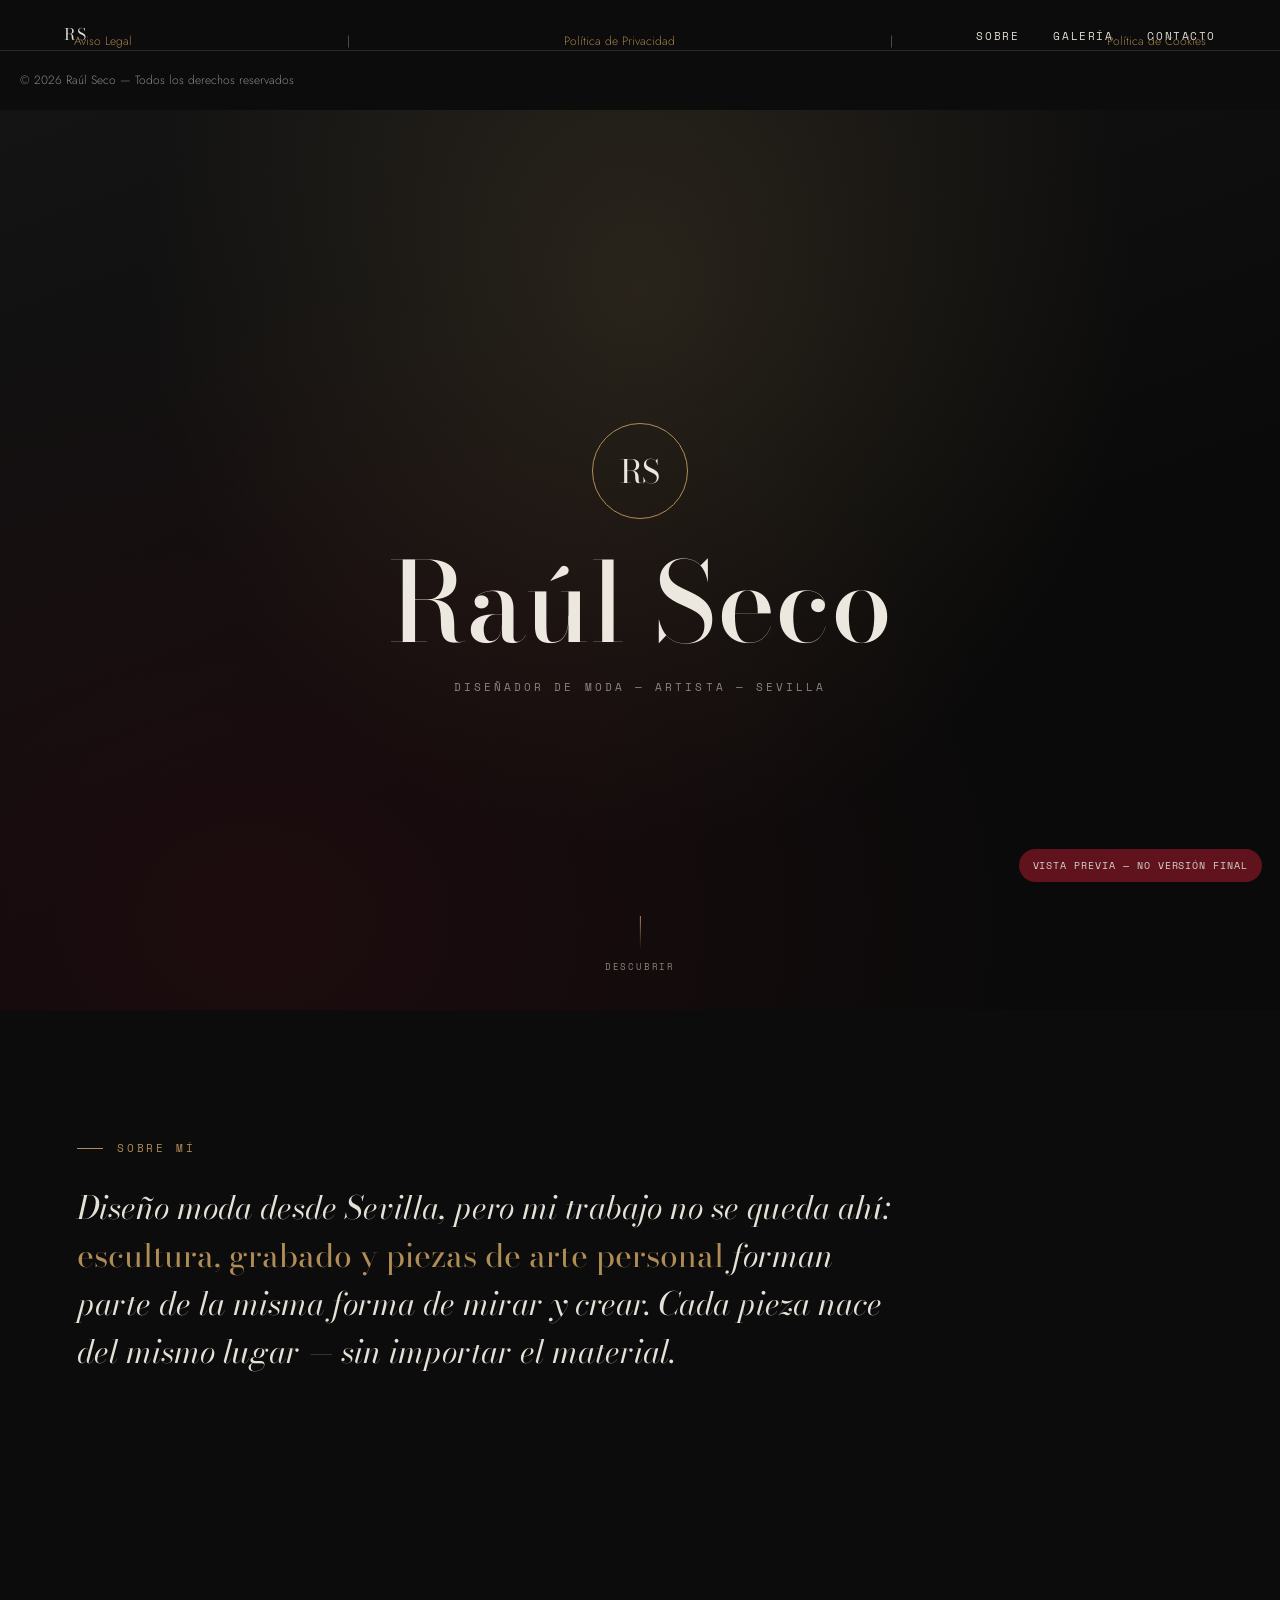
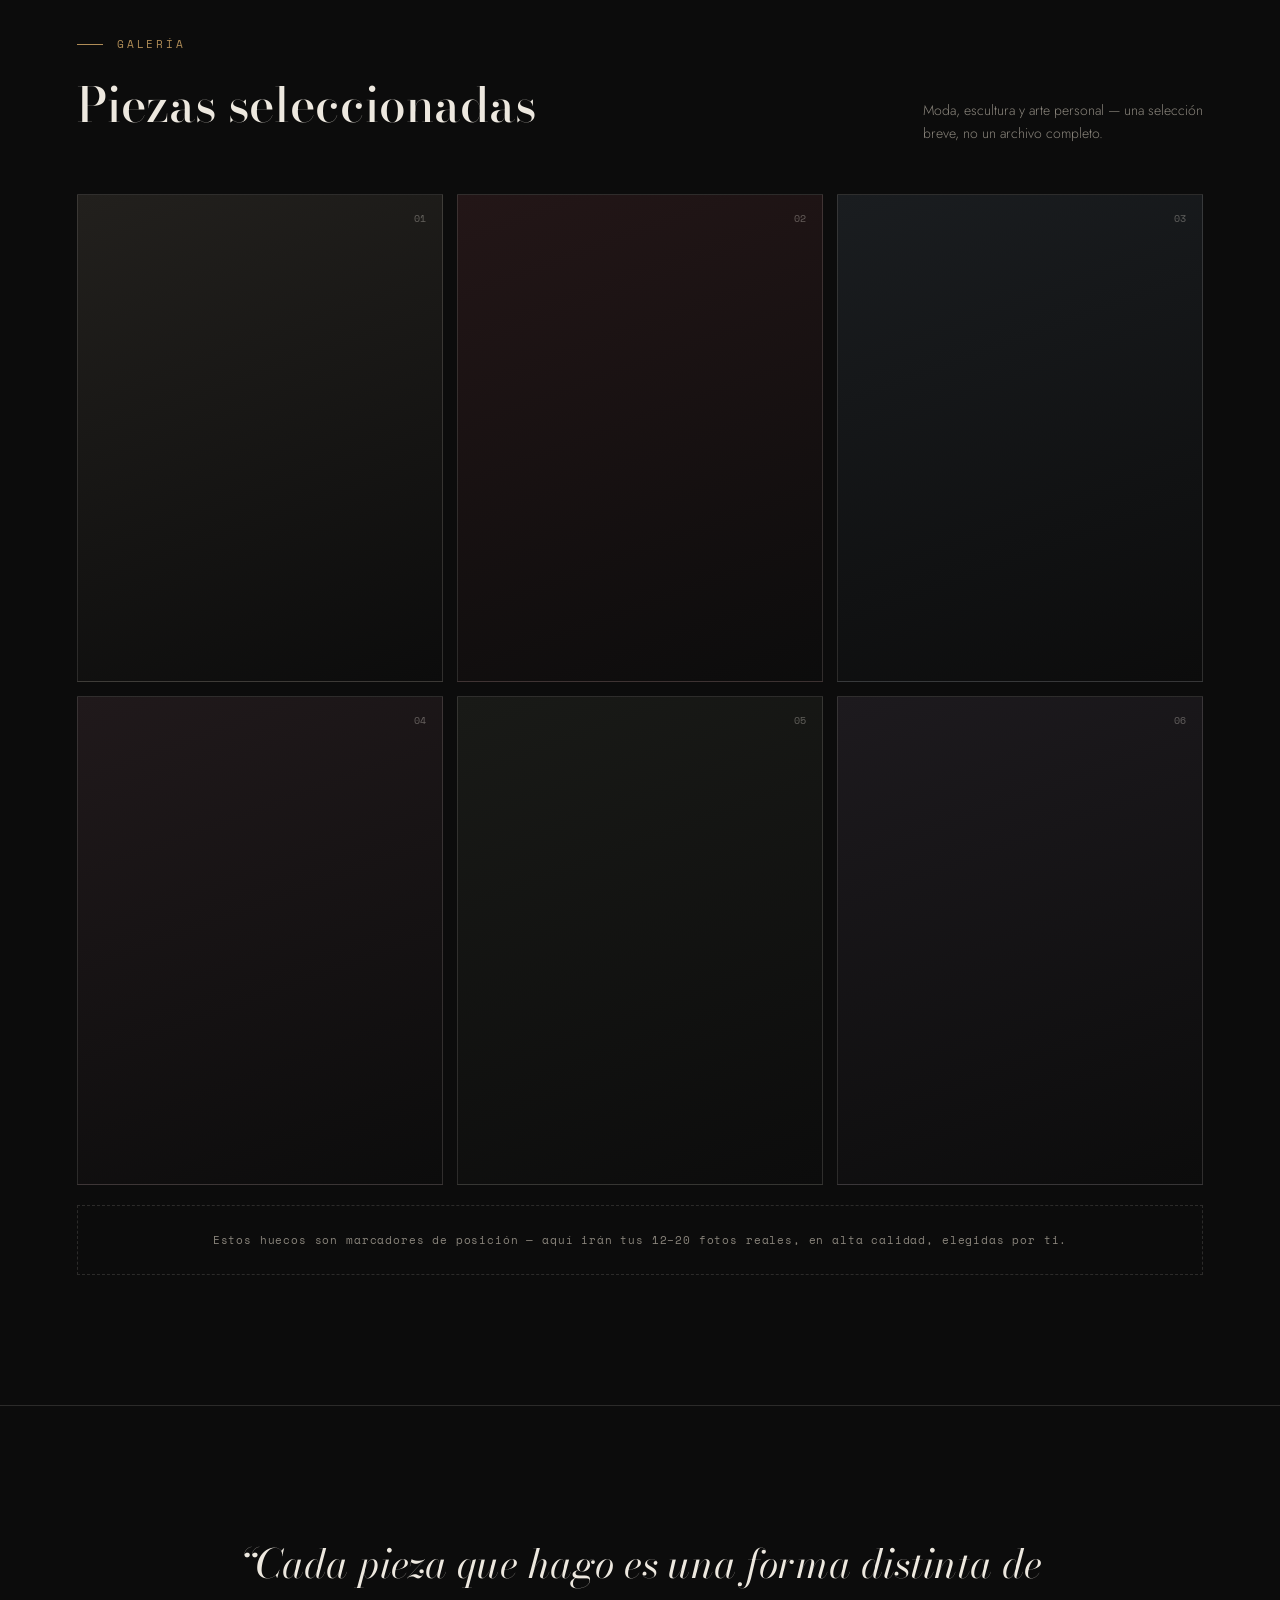
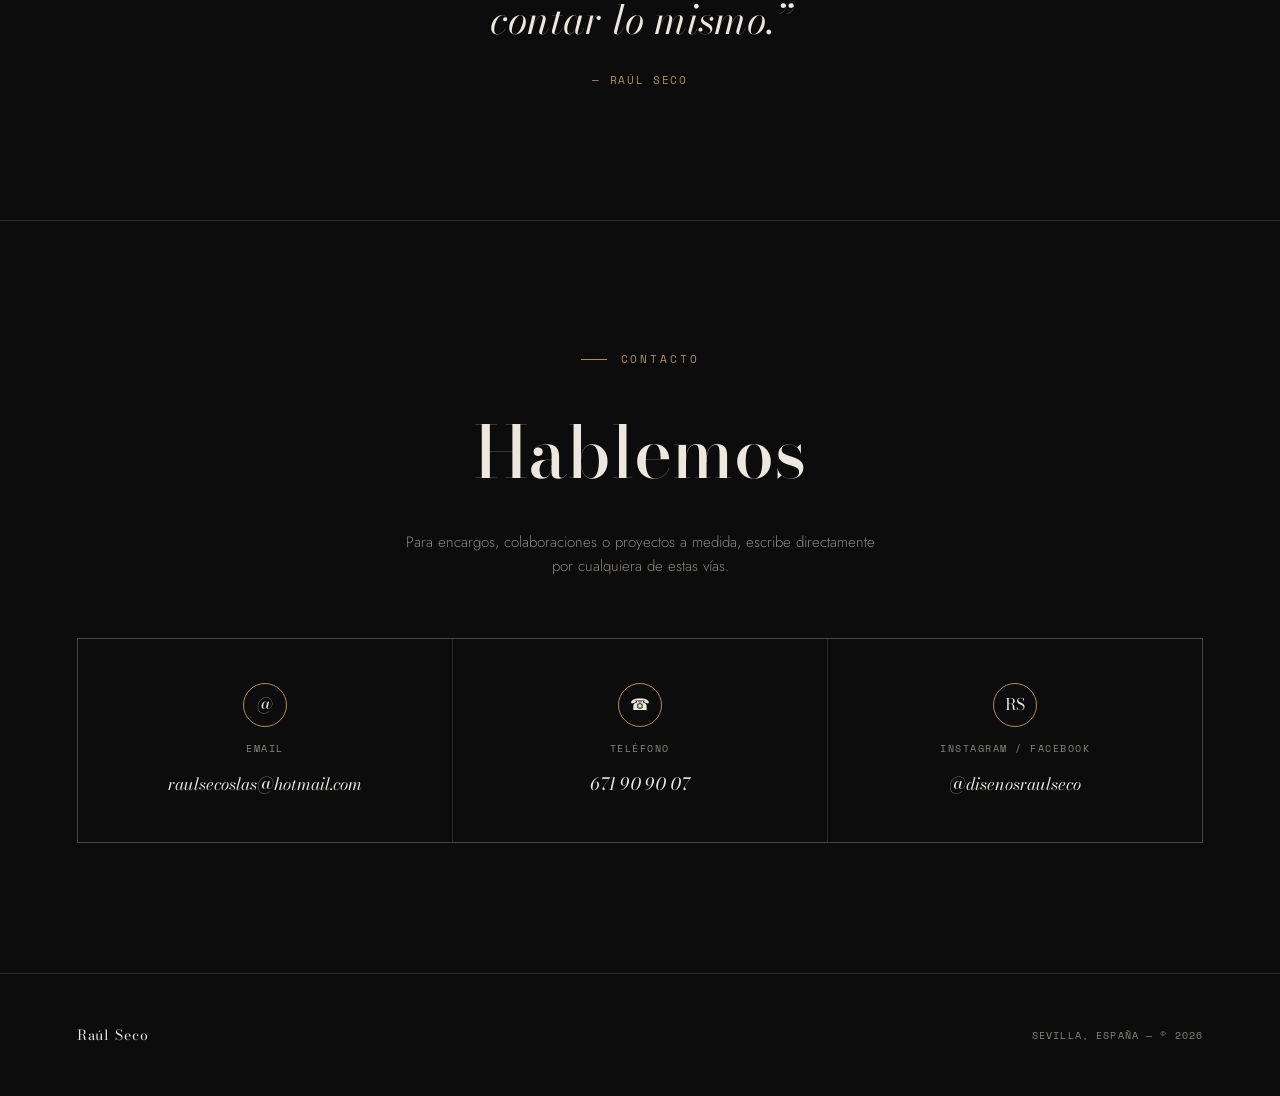
==== index.html @ 15900c4f "Rename Index.html to index.html" ====
<footer style="margin-top: 50px; padding: 20px; text-align: center; font-size: 12px; color: var(--piedra);">
  <p>© 2026 Raúl Seco — Todos los derechos reservados</p>
  <nav style="margin-top: 10px;">
    <a href="aviso-legal.html" style="color: var(--oro); margin: 0 10px; text-decoration: none;">Aviso Legal</a> | 
    <a href="privacidad.html" style="color: var(--oro); margin: 0 10px; text-decoration: none;">Política de Privacidad</a> | 
    <a href="cookies.html" style="color: var(--oro); margin: 0 10px; text-decoration: none;">Política de Cookies</a>
  </nav>
</footer>
<!DOCTYPE html>
<html lang="es">
<head>
<meta charset="UTF-8">
<meta name="viewport" content="width=device-width, initial-scale=1.0">
<title>Raúl Seco — Diseñador de Moda &amp; Artista</title>
<link rel="preconnect" href="https://fonts.googleapis.com">
<link rel="preconnect" href="https://fonts.gstatic.com" crossorigin>
<link href="https://fonts.googleapis.com/css2?family=Bodoni+Moda:ital,opsz,wght@0,6..96,400..900;1,6..96,400..900&family=Jost:wght@300;400;500;600&family=Space+Mono:wght@400;700&display=swap" rel="stylesheet">
<style>
  :root{
    --noir:#0c0c0c; --hueso:#ede8df; --burdeos:#6b1420; --oro:#b08d57; --piedra:#8a857c; --linea:rgba(237,232,223,0.14);
  }
  *{box-sizing:border-box; margin:0; padding:0;}
  html{scroll-behavior:smooth;}
  body{
    background:var(--noir); color:var(--hueso);
    font-family:'Jost', sans-serif; font-weight:300; line-height:1.6;
    -webkit-font-smoothing:antialiased;
  }
  ::selection{background:var(--burdeos); color:var(--hueso);}
  img{display:block; width:100%; height:100%; object-fit:cover;}
  a{color:inherit; text-decoration:none;}

  /* ---------- NAV ---------- */
  nav{
    position:fixed; top:0; left:0; right:0; z-index:50;
    display:flex; justify-content:space-between; align-items:center;
    padding:22px 5vw; mix-blend-mode:difference;
  }
  nav .logo{
    font-family:'Bodoni Moda', serif; font-size:16px; letter-spacing:0.1em;
  }
  nav ul{display:flex; gap:34px; list-style:none;}
  nav ul li a{
    font-family:'Space Mono', monospace; font-size:10.5px; letter-spacing:0.15em;
    text-transform:uppercase;
  }
  @media(max-width:640px){ nav ul{gap:18px;} nav ul li:nth-child(1){display:none;} }

  /* ---------- HERO ---------- */
  .hero{
    min-height:100svh; position:relative; display:flex; flex-direction:column;
    align-items:center; justify-content:center; text-align:center; overflow:hidden;
    padding:0 6vw;
  }
  .hero-bg{
    position:absolute; inset:0; z-index:0;
    background:
      radial-gradient(ellipse at 50% 20%, rgba(176,141,87,0.16), transparent 55%),
      radial-gradient(ellipse at 20% 90%, rgba(107,20,32,0.20), transparent 55%),
      linear-gradient(160deg,#141414,#0a0a0a 60%);
  }
  .hero-content{position:relative; z-index:1;}
  .monogram-big{
    width:96px; height:96px; margin:0 auto 30px; border:1px solid var(--oro); border-radius:50%;
    display:flex; align-items:center; justify-content:center;
    font-family:'Bodoni Moda', serif; font-size:32px;
  }
  .hero h1{
    font-family:'Bodoni Moda', serif; font-weight:500;
    font-size:clamp(46px,9vw,110px); line-height:0.98;
  }
  .hero .sub{
    margin-top:22px; font-family:'Space Mono', monospace; font-size:11px;
    letter-spacing:0.28em; text-transform:uppercase; color:var(--piedra);
  }
  .hero .scroll{
    position:absolute; bottom:36px; left:50%; transform:translateX(-50%);
    font-family:'Space Mono', monospace; font-size:9px; letter-spacing:0.2em;
    color:var(--piedra); text-transform:uppercase; display:flex; flex-direction:column; align-items:center; gap:10px;
  }
  .scroll .line{width:1px; height:34px; background:linear-gradient(var(--oro), transparent);}

  section{padding:130px 6vw; max-width:1320px; margin:0 auto;}
  @media(max-width:700px){section{padding:90px 6vw;}}

  .eyebrow{
    font-family:'Space Mono', monospace; font-size:11px; letter-spacing:0.26em;
    text-transform:uppercase; color:var(--oro); display:flex; align-items:center; gap:14px; margin-bottom:26px;
  }
  .eyebrow::before{content:""; width:26px; height:1px; background:var(--oro);}

  /* ---------- SOBRE ---------- */
  .sobre p{
    font-family:'Bodoni Moda', serif; font-style:italic; font-weight:400;
    font-size:clamp(22px,3.2vw,32px); max-width:820px; line-height:1.5; color:#e6e1d6;
  }
  .sobre p span{color:var(--oro); font-style:normal;}

  /* ---------- GALERIA ---------- */
  .galeria-head{display:flex; justify-content:space-between; align-items:flex-end; flex-wrap:wrap; gap:20px; margin-bottom:50px;}
  .galeria-head h2{font-family:'Bodoni Moda', serif; font-weight:500; font-size:clamp(30px,4vw,48px);}
  .galeria-head p{font-size:14px; color:var(--piedra); max-width:280px;}

  .grid{
    display:grid; grid-template-columns:repeat(3,1fr); gap:14px;
  }
  @media(max-width:900px){.grid{grid-template-columns:repeat(2,1fr);}}
  @media(max-width:560px){.grid{grid-template-columns:1fr;}}

  .pieza{
    position:relative; aspect-ratio:3/4; overflow:hidden; border:1px solid var(--linea);
    background:linear-gradient(155deg,#1c1a19,#0e0d0c 65%);
    cursor:pointer;
  }
  .pieza:nth-child(1){background:linear-gradient(160deg,#22201d,#0c0c0c);}
  .pieza:nth-child(2){background:linear-gradient(160deg,#231617,#0c0c0c);}
  .pieza:nth-child(3){background:linear-gradient(160deg,#1a1d20,#0c0c0c);}
  .pieza:nth-child(4){background:linear-gradient(160deg,#20191b,#0c0c0c);}
  .pieza:nth-child(5){background:linear-gradient(160deg,#191a17,#0c0c0c);}
  .pieza:nth-child(6){background:linear-gradient(160deg,#1d1a1e,#0c0c0c);}
  .pieza::after{
    content:""; position:absolute; inset:0;
    background:linear-gradient(0deg, rgba(0,0,0,0.55), transparent 45%);
    opacity:0; transition:opacity .35s ease;
  }
  .pieza:hover::after{opacity:1;}
  .pieza .tag{
    position:absolute; left:16px; bottom:16px;
    font-family:'Space Mono', monospace; font-size:10px; letter-spacing:0.12em;
    text-transform:uppercase; color:var(--hueso); opacity:0; transform:translateY(6px);
    transition:all .35s ease;
  }
  .pieza:hover .tag{opacity:1; transform:translateY(0);}
  .pieza .num{
    position:absolute; top:16px; right:16px; font-family:'Space Mono', monospace;
    font-size:10px; color:rgba(237,232,223,0.35);
  }
  .placeholder-note{
    grid-column:1/-1; text-align:center; padding:26px; margin-top:6px;
    font-family:'Space Mono', monospace; font-size:10.5px; letter-spacing:0.08em;
    color:var(--piedra); border:1px dashed var(--linea);
  }

  /* ---------- CITA ---------- */
  .cita{
    text-align:center; border-top:1px solid var(--linea); border-bottom:1px solid var(--linea);
  }
  .cita blockquote{
    font-family:'Bodoni Moda', serif; font-style:italic; font-weight:400;
    font-size:clamp(24px,3.6vw,40px); max-width:820px; margin:0 auto; line-height:1.4;
  }
  .cita cite{
    display:block; margin-top:24px; font-family:'Space Mono', monospace; font-size:11px;
    letter-spacing:0.15em; text-transform:uppercase; color:var(--oro); font-style:normal;
  }

  /* ---------- CONTACTO ---------- */
  .contacto{text-align:center;}
  .contacto .eyebrow{justify-content:center;}
  .contacto h2{font-family:'Bodoni Moda', serif; font-weight:500; font-size:clamp(36px,6vw,72px); margin-bottom:20px;}
  .contacto p.intro{color:var(--piedra); max-width:480px; margin:0 auto 60px; font-size:15px;}

  .contact-cards{
    display:grid; grid-template-columns:repeat(3,1fr); gap:1px; background:var(--linea); border:1px solid var(--linea);
  }
  @media(max-width:760px){.contact-cards{grid-template-columns:1fr;}}
  .contact-cards a{
    background:var(--noir); padding:44px 24px; display:flex; flex-direction:column; align-items:center; gap:14px;
    transition:background .25s ease;
  }
  .contact-cards a:hover{background:#151414;}
  .contact-cards .icon{
    width:44px; height:44px; border:1px solid var(--oro); border-radius:50%;
    display:flex; align-items:center; justify-content:center; font-family:'Bodoni Moda', serif; font-size:16px;
  }
  .contact-cards .label{
    font-family:'Space Mono', monospace; font-size:10px; letter-spacing:0.15em; text-transform:uppercase; color:var(--piedra);
  }
  .contact-cards .value{
    font-family:'Bodoni Moda', serif; font-style:italic; font-size:17px; color:var(--hueso);
  }

  footer{
    padding:50px 6vw; display:flex; justify-content:space-between; align-items:center;
    border-top:1px solid var(--linea); flex-wrap:wrap; gap:16px;
  }
  footer .fmark{font-family:'Bodoni Moda', serif; font-size:14px; letter-spacing:0.06em;}
  footer .fmeta{
    font-family:'Space Mono', monospace; font-size:9.5px; letter-spacing:0.12em;
    color:var(--piedra); text-transform:uppercase;
  }

  .demo-flag{
    position:fixed; bottom:18px; right:18px; z-index:60;
    background:var(--burdeos); color:var(--hueso);
    font-family:'Space Mono', monospace; font-size:9.5px; letter-spacing:0.1em;
    text-transform:uppercase; padding:9px 14px; border-radius:20px; opacity:0.9;
  }
</style>
</head>
<body>

<nav>
  <div class="logo">RS</div>
  <ul>
    <li><a href="#sobre">Sobre</a></li>
    <li><a href="#galeria">Galería</a></li>
    <li><a href="#contacto">Contacto</a></li>
  </ul>
</nav>

<!-- HERO -->
<section class="hero">
  <div class="hero-bg"></div>
  <div class="hero-content">
    <div class="monogram-big">RS</div>
    <h1>Raúl Seco</h1>
    <div class="sub">Diseñador de Moda — Artista — Sevilla</div>
  </div>
  <div class="scroll"><div class="line"></div>Descubrir</div>
</section>

<!-- SOBRE -->
<section class="sobre" id="sobre">
  <div class="eyebrow">Sobre mí</div>
  <p>Diseño moda desde Sevilla, pero mi trabajo no se queda ahí: <span>escultura, grabado y piezas de arte personal</span> forman parte de la misma forma de mirar y crear. Cada pieza nace del mismo lugar — sin importar el material.</p>
</section>

<!-- GALERIA -->
<section id="galeria">
  <div class="galeria-head">
    <div>
      <div class="eyebrow" style="margin-bottom:14px;">Galería</div>
      <h2>Piezas seleccionadas</h2>
    </div>
    <p>Moda, escultura y arte personal — una selección breve, no un archivo completo.</p>
  </div>

  <div class="grid">
    <div class="pieza"><span class="num">01</span><span class="tag">Colección — Moda</span></div>
    <div class="pieza"><span class="num">02</span><span class="tag">Escultura</span></div>
    <div class="pieza"><span class="num">03</span><span class="tag">Arte personal</span></div>
    <div class="pieza"><span class="num">04</span><span class="tag">Colección — Moda</span></div>
    <div class="pieza"><span class="num">05</span><span class="tag">Editorial</span></div>
    <div class="pieza"><span class="num">06</span><span class="tag">Arte personal</span></div>
    <div class="placeholder-note">Estos huecos son marcadores de posición — aquí irán tus 12–20 fotos reales, en alta calidad, elegidas por ti.</div>
  </div>
</section>

<!-- CITA -->
<section class="cita">
  <blockquote>“Cada pieza que hago es una forma distinta de contar lo mismo.”</blockquote>
  <cite>— Raúl Seco</cite>
</section>

<!-- CONTACTO -->
<section class="contacto" id="contacto">
  <div class="eyebrow">Contacto</div>
  <h2>Hablemos</h2>
  <p class="intro">Para encargos, colaboraciones o proyectos a medida, escribe directamente por cualquiera de estas vías.</p>

  <div class="contact-cards">
    <a href="mailto:raulsecoslas@hotmail.com">
      <div class="icon">@</div>
      <div class="label">Email</div>
      <div class="value">raulsecoslas@hotmail.com</div>
    </a>
    <a href="tel:+34671909007">
      <div class="icon">☎</div>
      <div class="label">Teléfono</div>
      <div class="value">671 90 90 07</div>
    </a>
    <a href="#">
      <div class="icon">RS</div>
      <div class="label">Instagram / Facebook</div>
      <div class="value">@disenosraulseco</div>
    </a>
  </div>
</section>

<footer>
  <div class="fmark">Raúl Seco</div>
  <div class="fmeta">Sevilla, España — © 2026</div>
</footer>

<div class="demo-flag">Vista previa — no versión final</div>

</body>
</html>
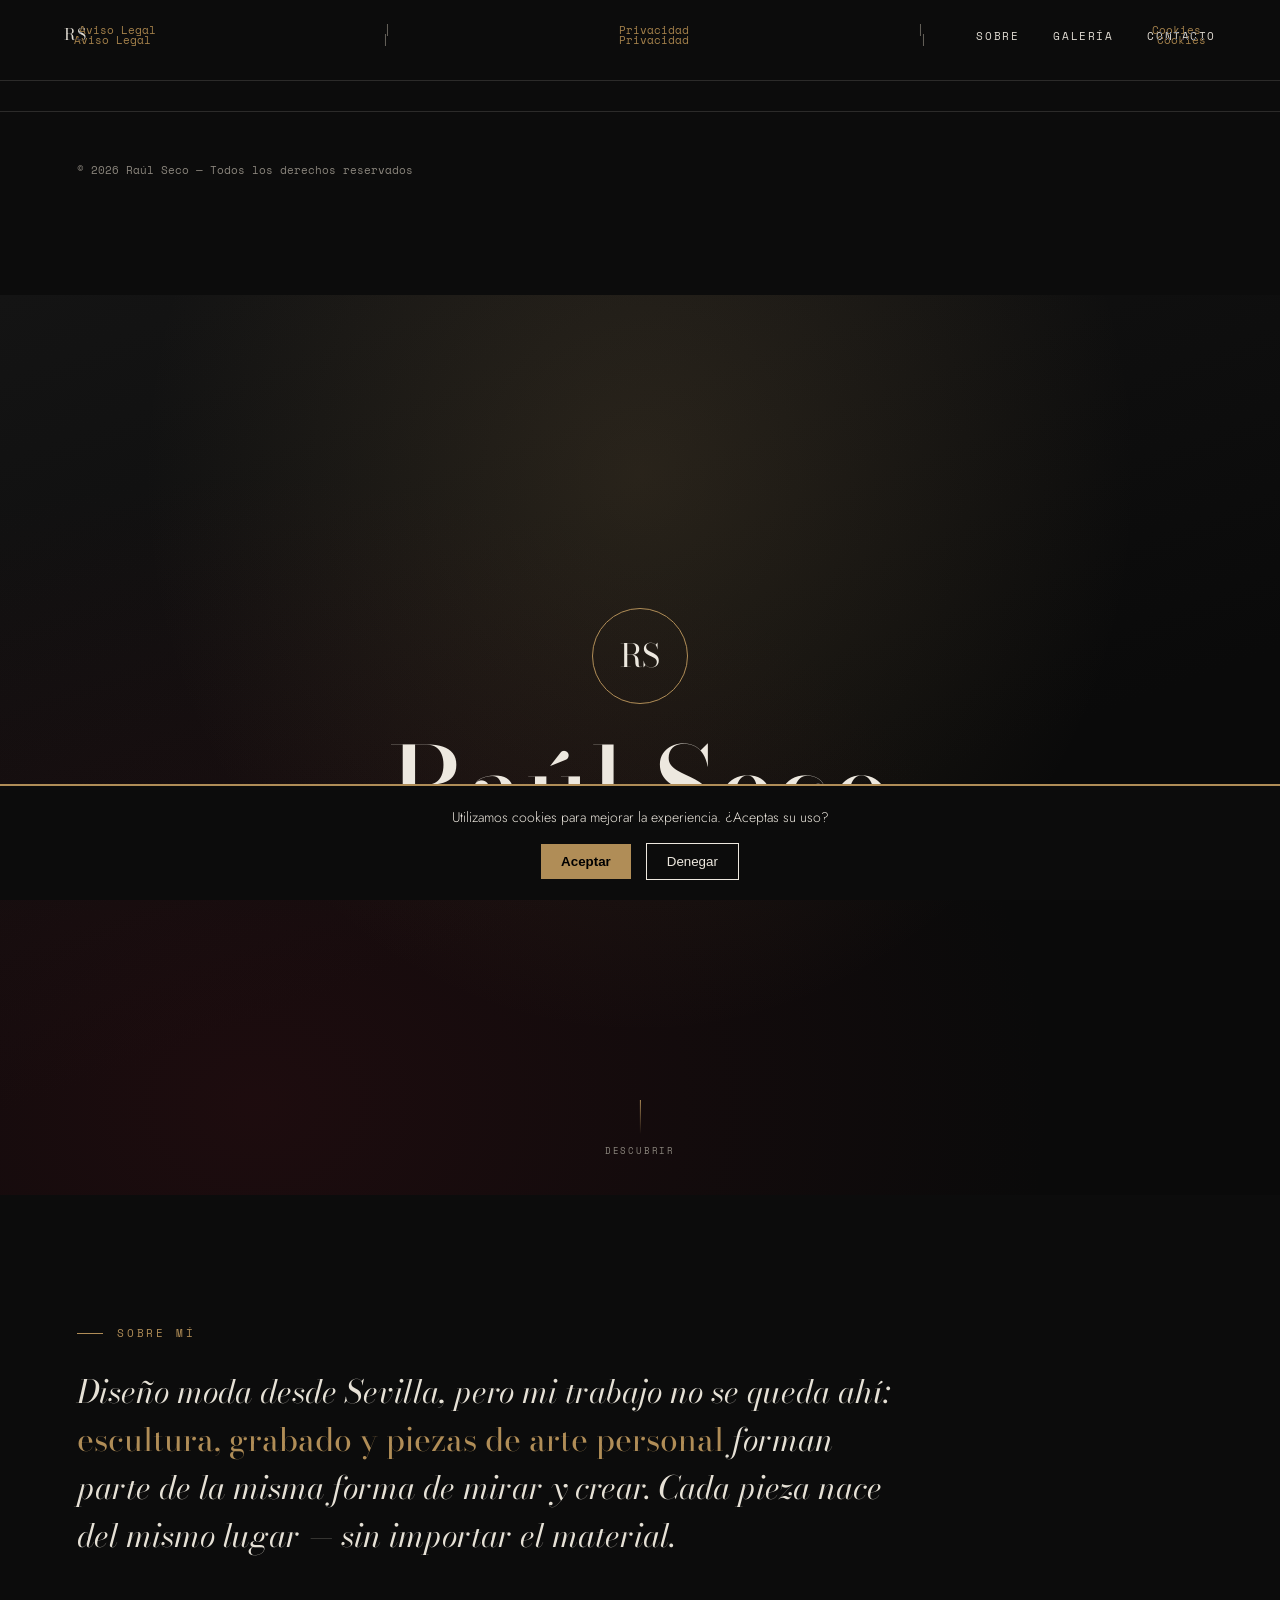
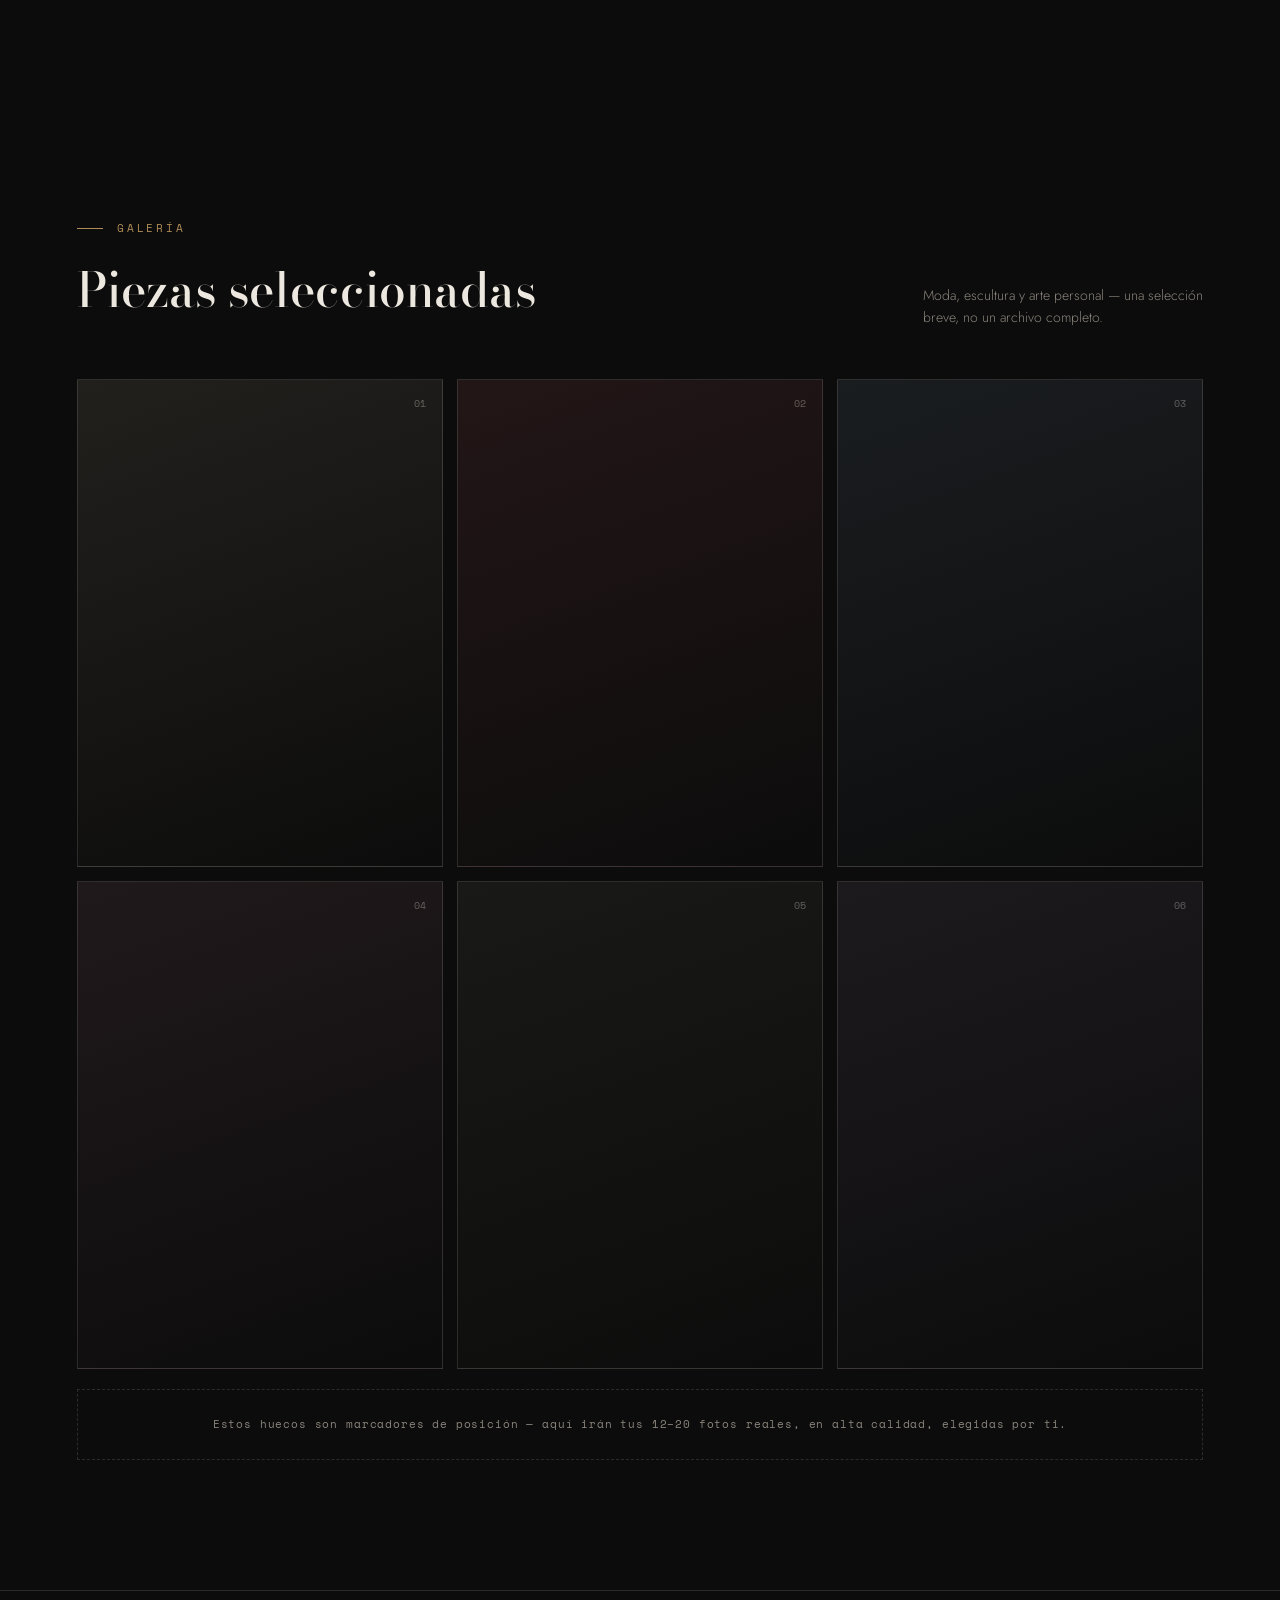
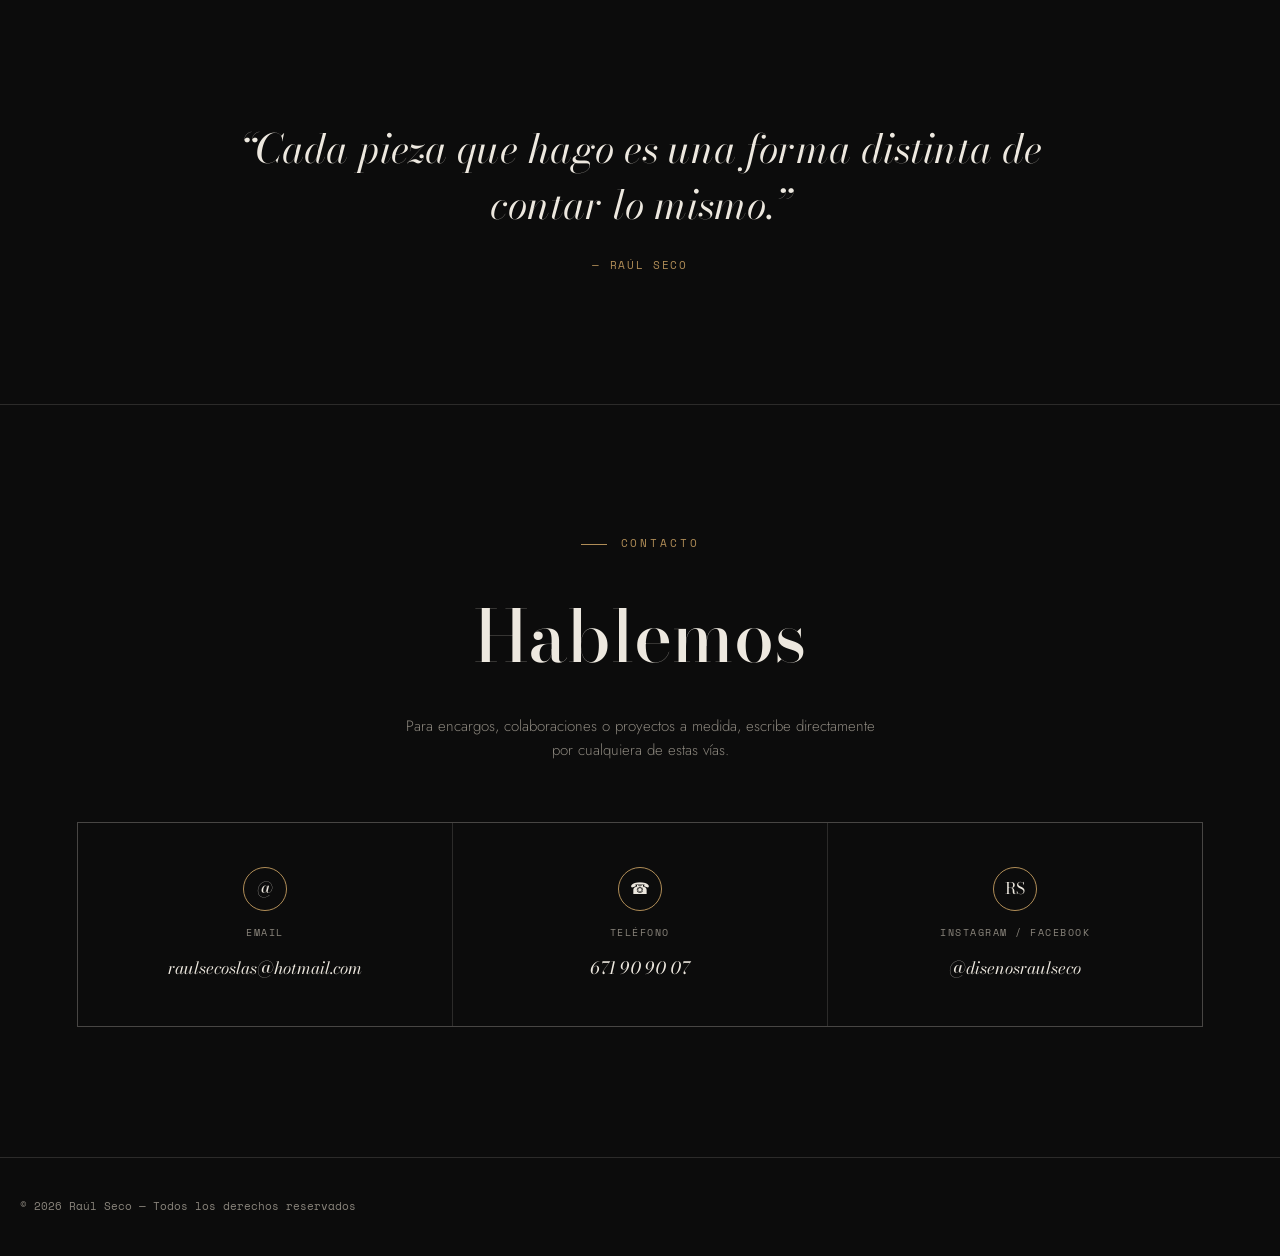
==== commit 14446022: "Update index.html" ====
--- a/index.html
+++ b/index.html
@@ -1,9 +1,13 @@
-<footer style="margin-top: 50px; padding: 20px; text-align: center; font-size: 12px; color: var(--piedra);">
-  <p>© 2026 Raúl Seco — Todos los derechos reservados</p>
-  <nav style="margin-top: 10px;">
-    <a href="aviso-legal.html" style="color: var(--oro); margin: 0 10px; text-decoration: none;">Aviso Legal</a> | 
-    <a href="privacidad.html" style="color: var(--oro); margin: 0 10px; text-decoration: none;">Política de Privacidad</a> | 
-    <a href="cookies.html" style="color: var(--oro); margin: 0 10px; text-decoration: none;">Política de Cookies</a>
+<hr style="border: 0; border-top: 1px solid var(--linea); margin: 80px 0 30px 0;">
+
+<footer style="margin-bottom: 50px; text-align: center; color: var(--piedra); font-family: 'Space Mono', monospace; font-size: 11px;">
+  <p style="margin-bottom: 15px;">© 2026 Raúl Seco — Todos los derechos reservados</p>
+  <nav>
+    <a href="aviso-legal.html" style="color: var(--oro); text-decoration: none; margin: 0 15px;">Aviso Legal</a>
+    <span style="color: var(--piedra);">|</span>
+    <a href="privacidad.html" style="color: var(--oro); text-decoration: none; margin: 0 15px;">Privacidad</a>
+    <span style="color: var(--piedra);">|</span>
+    <a href="cookies.html" style="color: var(--oro); text-decoration: none; margin: 0 15px;">Cookies</a>
   </nav>
 </footer>
 <!DOCTYPE html>
@@ -278,12 +282,28 @@
   </div>
 </section>
 
-<footer>
-  <div class="fmark">Raúl Seco</div>
-  <div class="fmeta">Sevilla, España — © 2026</div>
+<footer style="text-align: center; color: var(--piedra); font-family: 'Space Mono', monospace; font-size: 11px; padding: 40px 20px; background-color: var(--noir);">
+  <p>© 2026 Raúl Seco — Todos los derechos reservados</p>
+  <nav style="margin-top: 10px;">
+    <a href="aviso-legal.html" style="color: var(--oro); text-decoration: none; margin: 0 10px;">Aviso Legal</a> | 
+    <a href="privacidad.html" style="color: var(--oro); text-decoration: none; margin: 0 10px;">Privacidad</a> | 
+    <a href="cookies.html" style="color: var(--oro); text-decoration: none; margin: 0 10px;">Cookies</a>
+  </nav>
 </footer>
 
-<div class="demo-flag">Vista previa — no versión final</div>
-
+<div id="cookie-banner" style="position: fixed; bottom: 0; left: 0; width: 100%; background-color: #0c0c0c; color: #ede8df; padding: 20px; text-align: center; border-top: 2px solid #b08d57; z-index: 9999;">
+  <p style="margin-bottom: 15px; font-size: 14px;">Utilizamos cookies para mejorar la experiencia. ¿Aceptas su uso?</p>
+  <div>
+    <button id="btn-accept" style="background: #b08d57; color: #000; border: none; padding: 10px 20px; cursor: pointer; font-weight: bold; margin: 0 5px;">Aceptar</button>
+    <button id="btn-reject" style="background: transparent; color: #ede8df; border: 1px solid #ede8df; padding: 10px 20px; cursor: pointer; margin: 0 5px;">Denegar</button>
+  </div>
+</div>
+
+<script>
+  // Script para ocultar el banner al hacer clic
+  const banner = document.getElementById('cookie-banner');
+  document.getElementById('btn-accept').addEventListener('click', () => { banner.style.display = 'none'; });
+  document.getElementById('btn-reject').addEventListener('click', () => { banner.style.display = 'none'; });
+</script>
 </body>
 </html>
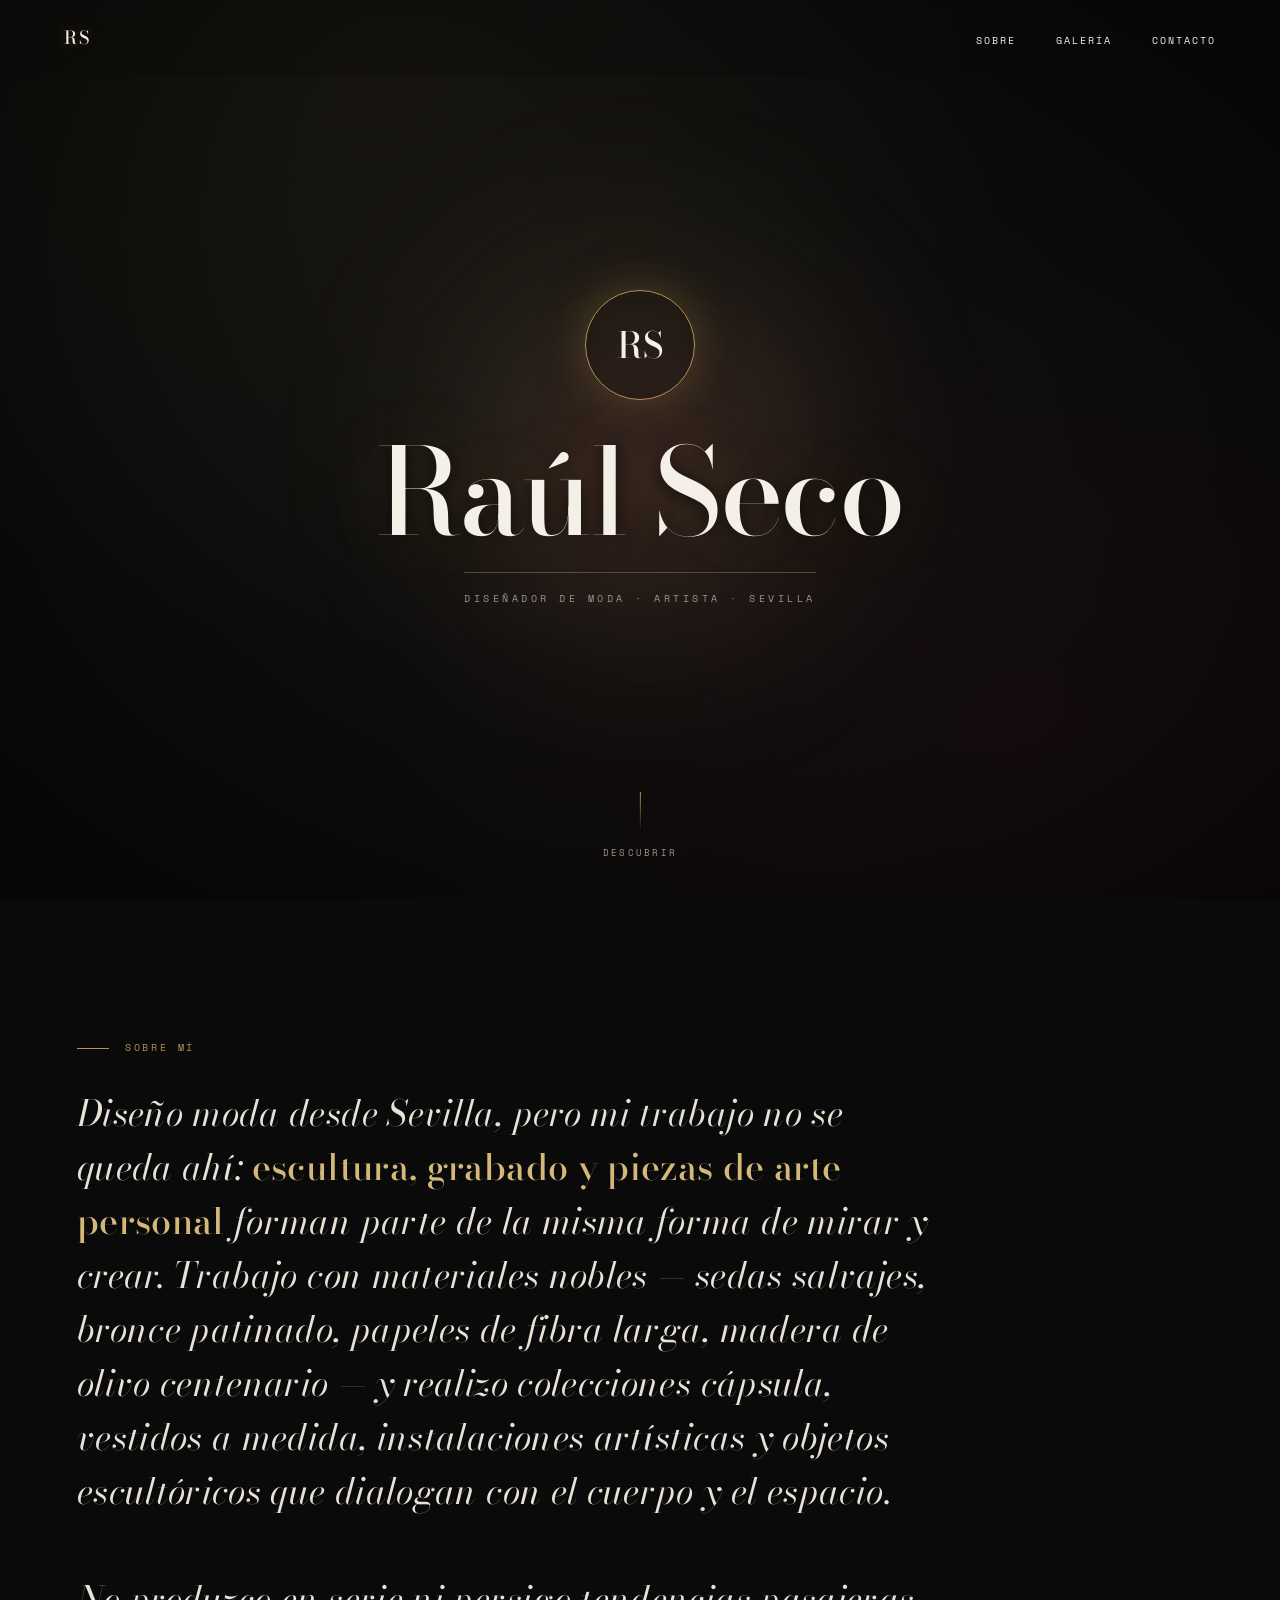
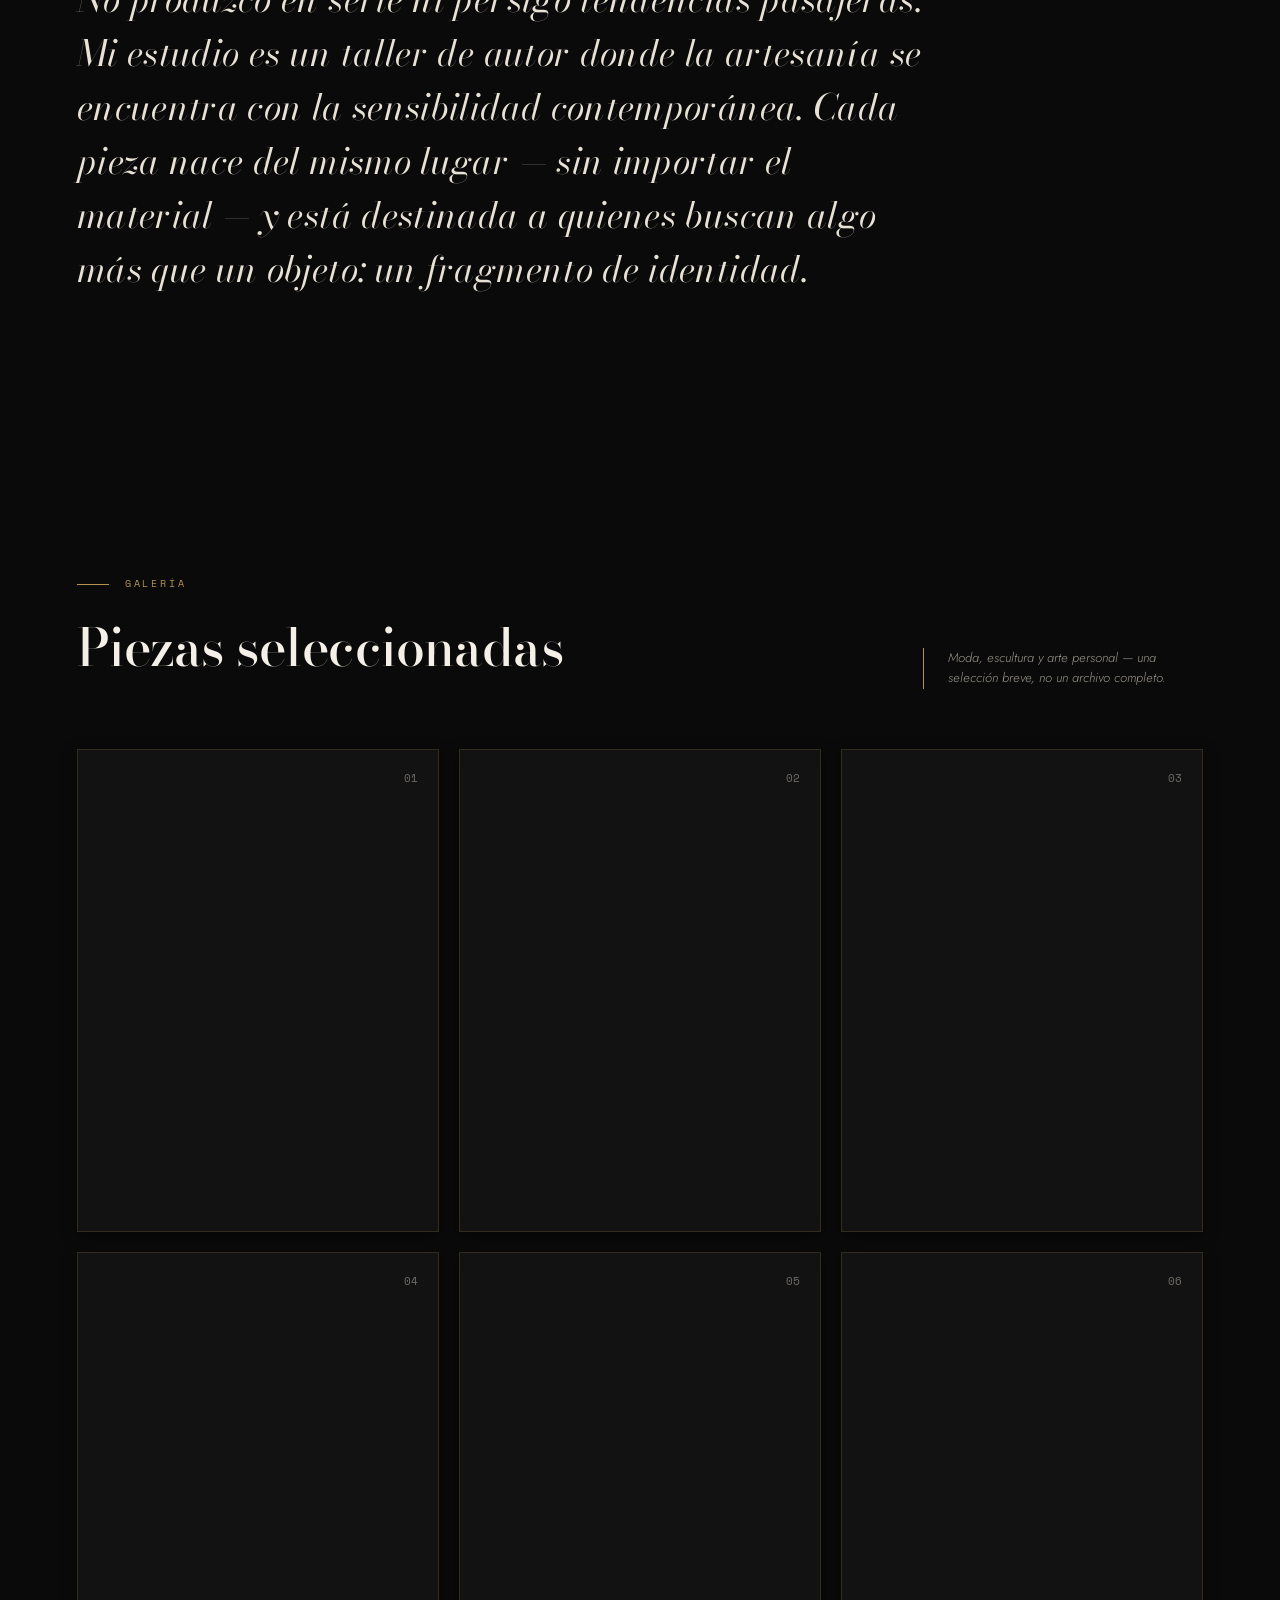
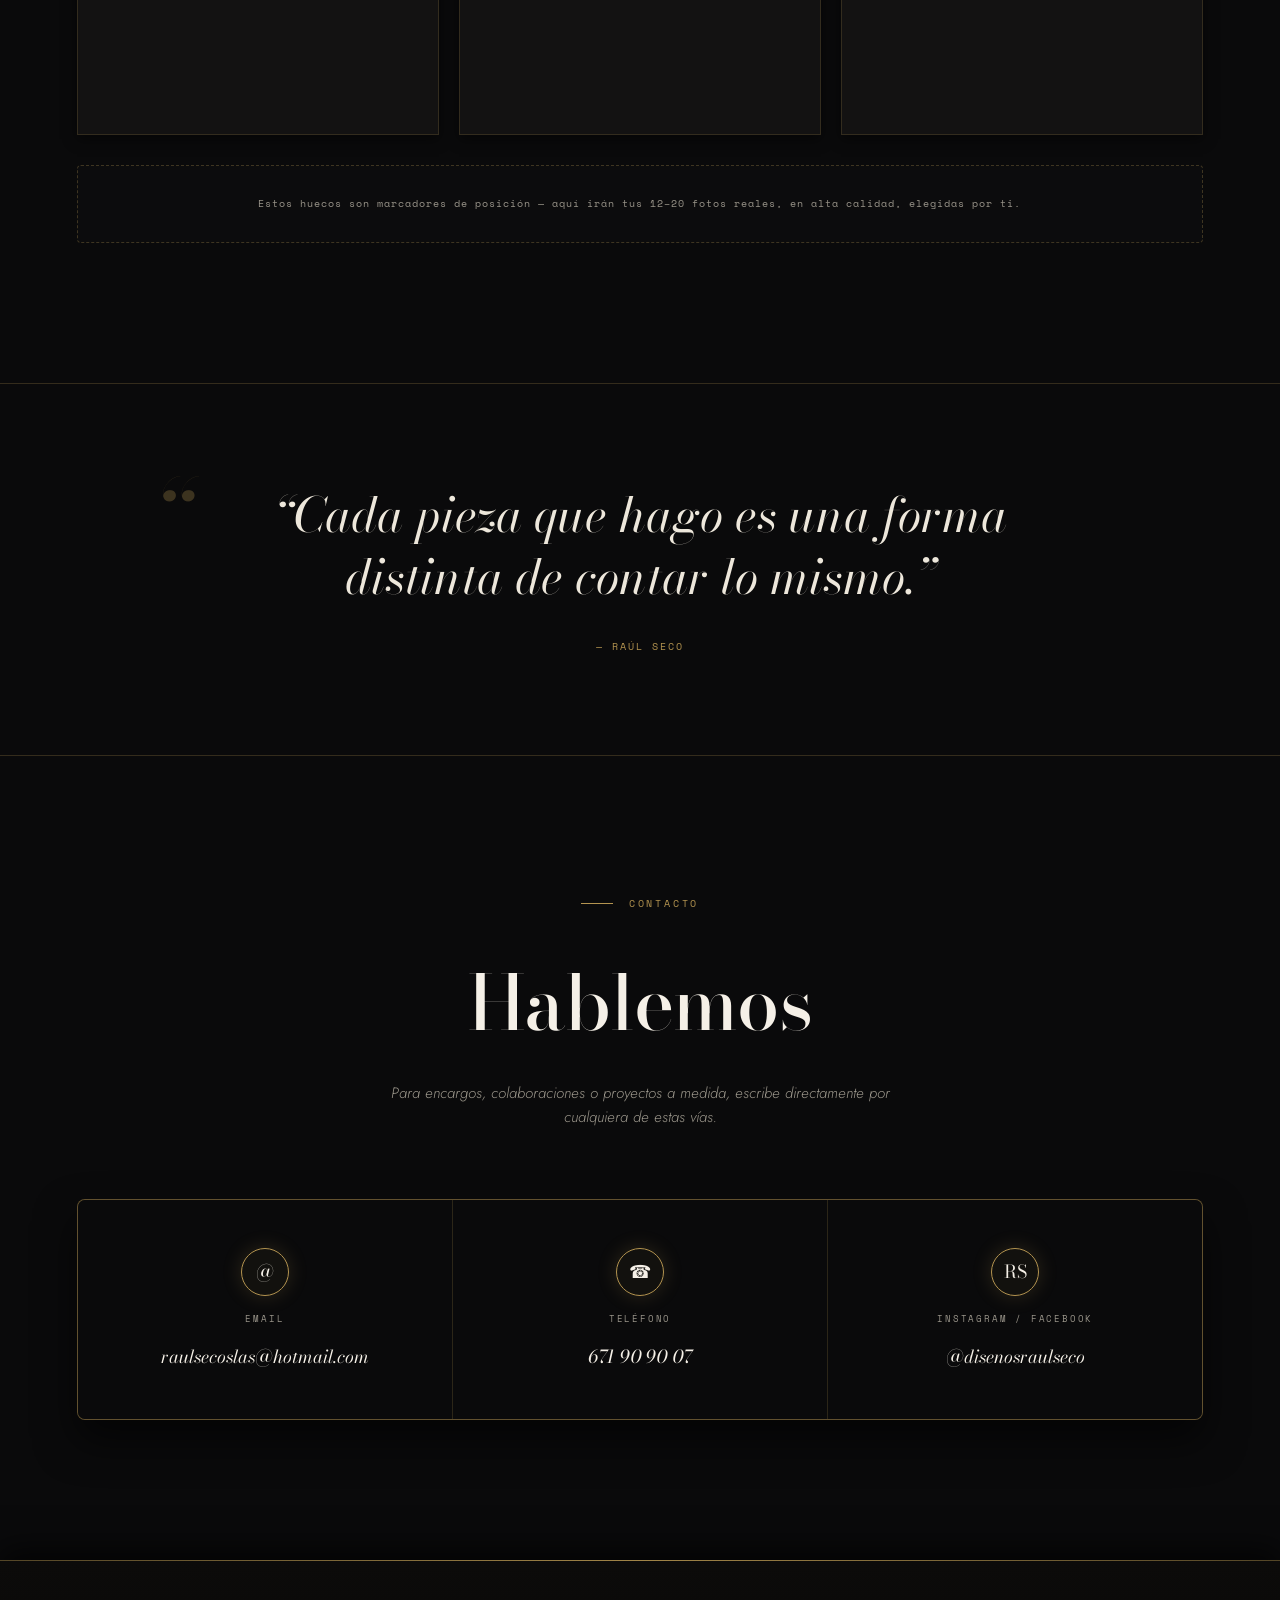
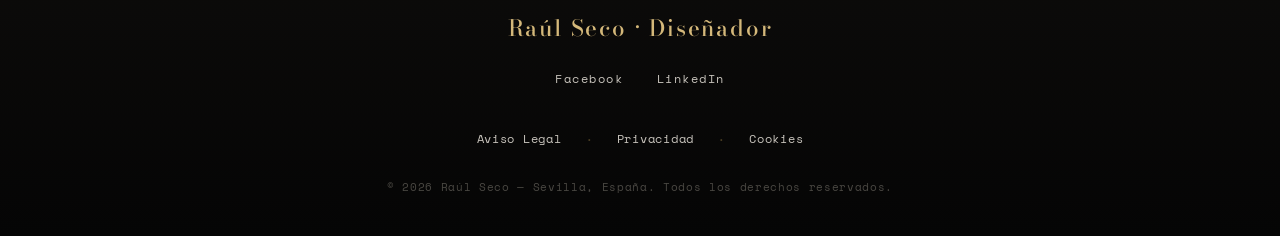
==== commit 276d3e70: "Update index.html" ====
--- a/index.html
+++ b/index.html
@@ -1,309 +1,137 @@
-<hr style="border: 0; border-top: 1px solid var(--linea); margin: 80px 0 30px 0;">
-
-<footer style="margin-bottom: 50px; text-align: center; color: var(--piedra); font-family: 'Space Mono', monospace; font-size: 11px;">
-  <p style="margin-bottom: 15px;">© 2026 Raúl Seco — Todos los derechos reservados</p>
-  <nav>
-    <a href="aviso-legal.html" style="color: var(--oro); text-decoration: none; margin: 0 15px;">Aviso Legal</a>
-    <span style="color: var(--piedra);">|</span>
-    <a href="privacidad.html" style="color: var(--oro); text-decoration: none; margin: 0 15px;">Privacidad</a>
-    <span style="color: var(--piedra);">|</span>
-    <a href="cookies.html" style="color: var(--oro); text-decoration: none; margin: 0 15px;">Cookies</a>
-  </nav>
-</footer>
 <!DOCTYPE html>
 <html lang="es">
 <head>
-<meta charset="UTF-8">
-<meta name="viewport" content="width=device-width, initial-scale=1.0">
-<title>Raúl Seco — Diseñador de Moda &amp; Artista</title>
-<link rel="preconnect" href="https://fonts.googleapis.com">
-<link rel="preconnect" href="https://fonts.gstatic.com" crossorigin>
-<link href="https://fonts.googleapis.com/css2?family=Bodoni+Moda:ital,opsz,wght@0,6..96,400..900;1,6..96,400..900&family=Jost:wght@300;400;500;600&family=Space+Mono:wght@400;700&display=swap" rel="stylesheet">
-<style>
-  :root{
-    --noir:#0c0c0c; --hueso:#ede8df; --burdeos:#6b1420; --oro:#b08d57; --piedra:#8a857c; --linea:rgba(237,232,223,0.14);
-  }
-  *{box-sizing:border-box; margin:0; padding:0;}
-  html{scroll-behavior:smooth;}
-  body{
-    background:var(--noir); color:var(--hueso);
-    font-family:'Jost', sans-serif; font-weight:300; line-height:1.6;
-    -webkit-font-smoothing:antialiased;
-  }
-  ::selection{background:var(--burdeos); color:var(--hueso);}
-  img{display:block; width:100%; height:100%; object-fit:cover;}
-  a{color:inherit; text-decoration:none;}
-
-  /* ---------- NAV ---------- */
-  nav{
-    position:fixed; top:0; left:0; right:0; z-index:50;
-    display:flex; justify-content:space-between; align-items:center;
-    padding:22px 5vw; mix-blend-mode:difference;
-  }
-  nav .logo{
-    font-family:'Bodoni Moda', serif; font-size:16px; letter-spacing:0.1em;
-  }
-  nav ul{display:flex; gap:34px; list-style:none;}
-  nav ul li a{
-    font-family:'Space Mono', monospace; font-size:10.5px; letter-spacing:0.15em;
-    text-transform:uppercase;
-  }
-  @media(max-width:640px){ nav ul{gap:18px;} nav ul li:nth-child(1){display:none;} }
-
-  /* ---------- HERO ---------- */
-  .hero{
-    min-height:100svh; position:relative; display:flex; flex-direction:column;
-    align-items:center; justify-content:center; text-align:center; overflow:hidden;
-    padding:0 6vw;
-  }
-  .hero-bg{
-    position:absolute; inset:0; z-index:0;
-    background:
-      radial-gradient(ellipse at 50% 20%, rgba(176,141,87,0.16), transparent 55%),
-      radial-gradient(ellipse at 20% 90%, rgba(107,20,32,0.20), transparent 55%),
-      linear-gradient(160deg,#141414,#0a0a0a 60%);
-  }
-  .hero-content{position:relative; z-index:1;}
-  .monogram-big{
-    width:96px; height:96px; margin:0 auto 30px; border:1px solid var(--oro); border-radius:50%;
-    display:flex; align-items:center; justify-content:center;
-    font-family:'Bodoni Moda', serif; font-size:32px;
-  }
-  .hero h1{
-    font-family:'Bodoni Moda', serif; font-weight:500;
-    font-size:clamp(46px,9vw,110px); line-height:0.98;
-  }
-  .hero .sub{
-    margin-top:22px; font-family:'Space Mono', monospace; font-size:11px;
-    letter-spacing:0.28em; text-transform:uppercase; color:var(--piedra);
-  }
-  .hero .scroll{
-    position:absolute; bottom:36px; left:50%; transform:translateX(-50%);
-    font-family:'Space Mono', monospace; font-size:9px; letter-spacing:0.2em;
-    color:var(--piedra); text-transform:uppercase; display:flex; flex-direction:column; align-items:center; gap:10px;
-  }
-  .scroll .line{width:1px; height:34px; background:linear-gradient(var(--oro), transparent);}
-
-  section{padding:130px 6vw; max-width:1320px; margin:0 auto;}
-  @media(max-width:700px){section{padding:90px 6vw;}}
-
-  .eyebrow{
-    font-family:'Space Mono', monospace; font-size:11px; letter-spacing:0.26em;
-    text-transform:uppercase; color:var(--oro); display:flex; align-items:center; gap:14px; margin-bottom:26px;
-  }
-  .eyebrow::before{content:""; width:26px; height:1px; background:var(--oro);}
-
-  /* ---------- SOBRE ---------- */
-  .sobre p{
-    font-family:'Bodoni Moda', serif; font-style:italic; font-weight:400;
-    font-size:clamp(22px,3.2vw,32px); max-width:820px; line-height:1.5; color:#e6e1d6;
-  }
-  .sobre p span{color:var(--oro); font-style:normal;}
-
-  /* ---------- GALERIA ---------- */
-  .galeria-head{display:flex; justify-content:space-between; align-items:flex-end; flex-wrap:wrap; gap:20px; margin-bottom:50px;}
-  .galeria-head h2{font-family:'Bodoni Moda', serif; font-weight:500; font-size:clamp(30px,4vw,48px);}
-  .galeria-head p{font-size:14px; color:var(--piedra); max-width:280px;}
-
-  .grid{
-    display:grid; grid-template-columns:repeat(3,1fr); gap:14px;
-  }
-  @media(max-width:900px){.grid{grid-template-columns:repeat(2,1fr);}}
-  @media(max-width:560px){.grid{grid-template-columns:1fr;}}
-
-  .pieza{
-    position:relative; aspect-ratio:3/4; overflow:hidden; border:1px solid var(--linea);
-    background:linear-gradient(155deg,#1c1a19,#0e0d0c 65%);
-    cursor:pointer;
-  }
-  .pieza:nth-child(1){background:linear-gradient(160deg,#22201d,#0c0c0c);}
-  .pieza:nth-child(2){background:linear-gradient(160deg,#231617,#0c0c0c);}
-  .pieza:nth-child(3){background:linear-gradient(160deg,#1a1d20,#0c0c0c);}
-  .pieza:nth-child(4){background:linear-gradient(160deg,#20191b,#0c0c0c);}
-  .pieza:nth-child(5){background:linear-gradient(160deg,#191a17,#0c0c0c);}
-  .pieza:nth-child(6){background:linear-gradient(160deg,#1d1a1e,#0c0c0c);}
-  .pieza::after{
-    content:""; position:absolute; inset:0;
-    background:linear-gradient(0deg, rgba(0,0,0,0.55), transparent 45%);
-    opacity:0; transition:opacity .35s ease;
-  }
-  .pieza:hover::after{opacity:1;}
-  .pieza .tag{
-    position:absolute; left:16px; bottom:16px;
-    font-family:'Space Mono', monospace; font-size:10px; letter-spacing:0.12em;
-    text-transform:uppercase; color:var(--hueso); opacity:0; transform:translateY(6px);
-    transition:all .35s ease;
-  }
-  .pieza:hover .tag{opacity:1; transform:translateY(0);}
-  .pieza .num{
-    position:absolute; top:16px; right:16px; font-family:'Space Mono', monospace;
-    font-size:10px; color:rgba(237,232,223,0.35);
-  }
-  .placeholder-note{
-    grid-column:1/-1; text-align:center; padding:26px; margin-top:6px;
-    font-family:'Space Mono', monospace; font-size:10.5px; letter-spacing:0.08em;
-    color:var(--piedra); border:1px dashed var(--linea);
-  }
-
-  /* ---------- CITA ---------- */
-  .cita{
-    text-align:center; border-top:1px solid var(--linea); border-bottom:1px solid var(--linea);
-  }
-  .cita blockquote{
-    font-family:'Bodoni Moda', serif; font-style:italic; font-weight:400;
-    font-size:clamp(24px,3.6vw,40px); max-width:820px; margin:0 auto; line-height:1.4;
-  }
-  .cita cite{
-    display:block; margin-top:24px; font-family:'Space Mono', monospace; font-size:11px;
-    letter-spacing:0.15em; text-transform:uppercase; color:var(--oro); font-style:normal;
-  }
-
-  /* ---------- CONTACTO ---------- */
-  .contacto{text-align:center;}
-  .contacto .eyebrow{justify-content:center;}
-  .contacto h2{font-family:'Bodoni Moda', serif; font-weight:500; font-size:clamp(36px,6vw,72px); margin-bottom:20px;}
-  .contacto p.intro{color:var(--piedra); max-width:480px; margin:0 auto 60px; font-size:15px;}
-
-  .contact-cards{
-    display:grid; grid-template-columns:repeat(3,1fr); gap:1px; background:var(--linea); border:1px solid var(--linea);
-  }
-  @media(max-width:760px){.contact-cards{grid-template-columns:1fr;}}
-  .contact-cards a{
-    background:var(--noir); padding:44px 24px; display:flex; flex-direction:column; align-items:center; gap:14px;
-    transition:background .25s ease;
-  }
-  .contact-cards a:hover{background:#151414;}
-  .contact-cards .icon{
-    width:44px; height:44px; border:1px solid var(--oro); border-radius:50%;
-    display:flex; align-items:center; justify-content:center; font-family:'Bodoni Moda', serif; font-size:16px;
-  }
-  .contact-cards .label{
-    font-family:'Space Mono', monospace; font-size:10px; letter-spacing:0.15em; text-transform:uppercase; color:var(--piedra);
-  }
-  .contact-cards .value{
-    font-family:'Bodoni Moda', serif; font-style:italic; font-size:17px; color:var(--hueso);
-  }
-
-  footer{
-    padding:50px 6vw; display:flex; justify-content:space-between; align-items:center;
-    border-top:1px solid var(--linea); flex-wrap:wrap; gap:16px;
-  }
-  footer .fmark{font-family:'Bodoni Moda', serif; font-size:14px; letter-spacing:0.06em;}
-  footer .fmeta{
-    font-family:'Space Mono', monospace; font-size:9.5px; letter-spacing:0.12em;
-    color:var(--piedra); text-transform:uppercase;
-  }
-
-  .demo-flag{
-    position:fixed; bottom:18px; right:18px; z-index:60;
-    background:var(--burdeos); color:var(--hueso);
-    font-family:'Space Mono', monospace; font-size:9.5px; letter-spacing:0.1em;
-    text-transform:uppercase; padding:9px 14px; border-radius:20px; opacity:0.9;
-  }
-</style>
+    <meta charset="UTF-8">
+    <meta name="viewport" content="width=device-width, initial-scale=1.0">
+    <title>Raúl Seco · Alta Costura & Arte</title>
+    <link rel="preconnect" href="https://fonts.googleapis.com">
+    <link rel="preconnect" href="https://fonts.gstatic.com" crossorigin>
+    <link href="https://fonts.googleapis.com/css2?family=Bodoni+Moda:ital,opsz,wght@0,6..96,400..900;1,6..96,400..900&family=Jost:wght@200;300;400;500&family=Space+Mono:wght@400;700&display=swap" rel="stylesheet">
+    <link rel="stylesheet" href="style.css">
 </head>
 <body>
 
-<nav>
-  <div class="logo">RS</div>
-  <ul>
-    <li><a href="#sobre">Sobre</a></li>
-    <li><a href="#galeria">Galería</a></li>
-    <li><a href="#contacto">Contacto</a></li>
-  </ul>
-</nav>
+    <!-- CONTENEDOR PRINCIPAL: empuja el footer abajo -->
+    <div class="main-wrapper">
 
-<!-- HERO -->
-<section class="hero">
-  <div class="hero-bg"></div>
-  <div class="hero-content">
-    <div class="monogram-big">RS</div>
-    <h1>Raúl Seco</h1>
-    <div class="sub">Diseñador de Moda — Artista — Sevilla</div>
-  </div>
-  <div class="scroll"><div class="line"></div>Descubrir</div>
-</section>
+        <nav>
+            <div class="logo">RS</div>
+            <ul>
+                <li><a href="#sobre">Sobre</a></li>
+                <li><a href="#galeria">Galería</a></li>
+                <li><a href="#contacto">Contacto</a></li>
+            </ul>
+        </nav>
 
-<!-- SOBRE -->
-<section class="sobre" id="sobre">
-  <div class="eyebrow">Sobre mí</div>
-  <p>Diseño moda desde Sevilla, pero mi trabajo no se queda ahí: <span>escultura, grabado y piezas de arte personal</span> forman parte de la misma forma de mirar y crear. Cada pieza nace del mismo lugar — sin importar el material.</p>
-</section>
+        <!-- HERO con luces animadas -->
+        <section class="hero">
+            <div class="hero-luz"></div>
+            <div class="hero-luz"></div>
+            <div class="hero-content">
+                <div class="monogram-big">RS</div>
+                <h1>Raúl Seco</h1>
+                <div class="sub">Diseñador de Moda · Artista · Sevilla</div>
+            </div>
+            <div class="scroll-indicador">
+                <div class="scroll-linea"></div>
+                Descubrir
+            </div>
+        </section>
 
-<!-- GALERIA -->
-<section id="galeria">
-  <div class="galeria-head">
-    <div>
-      <div class="eyebrow" style="margin-bottom:14px;">Galería</div>
-      <h2>Piezas seleccionadas</h2>
+        <!-- SOBRE (texto expandido) -->
+        <section class="sobre" id="sobre">
+            <div class="eyebrow">Sobre mí</div>
+            <p>
+                Diseño moda desde Sevilla, pero mi trabajo no se queda ahí: <span>escultura, grabado y piezas de arte personal</span> forman parte de la misma forma de mirar y crear. 
+                Trabajo con materiales nobles — sedas salvajes, bronce patinado, papeles de fibra larga, madera de olivo centenario — y realizo colecciones cápsula, vestidos a medida, instalaciones artísticas y objetos escultóricos que dialogan con el cuerpo y el espacio. 
+                <br><br>
+                No produzco en serie ni persigo tendencias pasajeras. Mi estudio es un taller de autor donde la artesanía se encuentra con la sensibilidad contemporánea. Cada pieza nace del mismo lugar — sin importar el material — y está destinada a quienes buscan algo más que un objeto: un fragmento de identidad.
+            </p>
+        </section>
+
+        <!-- GALERIA -->
+        <section id="galeria">
+            <div class="galeria-head">
+                <div>
+                    <div class="eyebrow" style="margin-bottom:14px;">Galería</div>
+                    <h2>Piezas seleccionadas</h2>
+                </div>
+                <p>Moda, escultura y arte personal — una selección breve, no un archivo completo.</p>
+            </div>
+
+            <div class="grid">
+                <div class="pieza"><span class="num">01</span><span class="tag">Colección — Moda</span></div>
+                <div class="pieza"><span class="num">02</span><span class="tag">Escultura</span></div>
+                <div class="pieza"><span class="num">03</span><span class="tag">Arte personal</span></div>
+                <div class="pieza"><span class="num">04</span><span class="tag">Colección — Moda</span></div>
+                <div class="pieza"><span class="num">05</span><span class="tag">Editorial</span></div>
+                <div class="pieza"><span class="num">06</span><span class="tag">Arte personal</span></div>
+                <div class="placeholder-note">Estos huecos son marcadores de posición — aquí irán tus 12–20 fotos reales, en alta calidad, elegidas por ti.</div>
+            </div>
+        </section>
+
+        <!-- CITA -->
+        <section class="cita">
+            <blockquote>“Cada pieza que hago es una forma distinta de contar lo mismo.”</blockquote>
+            <cite>— Raúl Seco</cite>
+        </section>
+
+        <!-- CONTACTO -->
+        <section class="contacto" id="contacto">
+            <div class="eyebrow">Contacto</div>
+            <h2>Hablemos</h2>
+            <p class="intro">Para encargos, colaboraciones o proyectos a medida, escribe directamente por cualquiera de estas vías.</p>
+
+            <div class="contact-cards">
+                <a href="mailto:raulsecoslas@hotmail.com">
+                    <div class="icon">@</div>
+                    <div class="label">Email</div>
+                    <div class="value">raulsecoslas@hotmail.com</div>
+                </a>
+                <a href="tel:+34671909007">
+                    <div class="icon">☎</div>
+                    <div class="label">Teléfono</div>
+                    <div class="value">671 90 90 07</div>
+                </a>
+                <a href="#">
+                    <div class="icon">RS</div>
+                    <div class="label">Instagram / Facebook</div>
+                    <div class="value">@disenosraulseco</div>
+                </a>
+            </div>
+        </section>
+
+    </div><!-- /main-wrapper -->
+
+    <!-- PIE DE PÁGINA LEGAL (siempre abajo) -->
+    <footer class="footer-legal">
+        <div class="footer-marca">Raúl Seco · Diseñador</div>
+        <div class="footer-redes">
+            <a href="https://www.facebook.com/dsraulseco/" target="_blank" rel="noopener noreferrer">Facebook</a>
+            <a href="https://www.linkedin.com/in/raúl-seco-salas-7a367414a" target="_blank" rel="noopener noreferrer">LinkedIn</a>
+        </div>
+        <div class="footer-legales">
+            <a href="aviso-legal.html">Aviso Legal</a>
+            <span class="separador">·</span>
+            <a href="privacidad.html">Privacidad</a>
+            <span class="separador">·</span>
+            <a href="cookies.html">Cookies</a>
+        </div>
+        <p class="footer-copyright">© 2026 Raúl Seco — Sevilla, España. Todos los derechos reservados.</p>
+    </footer>
+
+    <!-- BANNER DE COOKIES (vidrio soplado, 3D) -->
+    <div class="cookie-banner-container" id="cookie-banner-container">
+        <div class="cookie-banner">
+            <span class="cookie-icono-lujo">🍪</span>
+            <p>Utilizamos cookies propias y de terceros para ofrecer una experiencia de navegación excepcional. Puedes aceptarlas o denegarlas.</p>
+            <div class="cookie-botones">
+                <button class="btn-cookie btn-aceptar" onclick="acceptCookies()">Aceptar</button>
+                <button class="btn-cookie btn-denegar" onclick="denyCookies()">Denegar</button>
+            </div>
+        </div>
     </div>
-    <p>Moda, escultura y arte personal — una selección breve, no un archivo completo.</p>
-  </div>
 
-  <div class="grid">
-    <div class="pieza"><span class="num">01</span><span class="tag">Colección — Moda</span></div>
-    <div class="pieza"><span class="num">02</span><span class="tag">Escultura</span></div>
-    <div class="pieza"><span class="num">03</span><span class="tag">Arte personal</span></div>
-    <div class="pieza"><span class="num">04</span><span class="tag">Colección — Moda</span></div>
-    <div class="pieza"><span class="num">05</span><span class="tag">Editorial</span></div>
-    <div class="pieza"><span class="num">06</span><span class="tag">Arte personal</span></div>
-    <div class="placeholder-note">Estos huecos son marcadores de posición — aquí irán tus 12–20 fotos reales, en alta calidad, elegidas por ti.</div>
-  </div>
-</section>
-
-<!-- CITA -->
-<section class="cita">
-  <blockquote>“Cada pieza que hago es una forma distinta de contar lo mismo.”</blockquote>
-  <cite>— Raúl Seco</cite>
-</section>
-
-<!-- CONTACTO -->
-<section class="contacto" id="contacto">
-  <div class="eyebrow">Contacto</div>
-  <h2>Hablemos</h2>
-  <p class="intro">Para encargos, colaboraciones o proyectos a medida, escribe directamente por cualquiera de estas vías.</p>
-
-  <div class="contact-cards">
-    <a href="mailto:raulsecoslas@hotmail.com">
-      <div class="icon">@</div>
-      <div class="label">Email</div>
-      <div class="value">raulsecoslas@hotmail.com</div>
-    </a>
-    <a href="tel:+34671909007">
-      <div class="icon">☎</div>
-      <div class="label">Teléfono</div>
-      <div class="value">671 90 90 07</div>
-    </a>
-    <a href="#">
-      <div class="icon">RS</div>
-      <div class="label">Instagram / Facebook</div>
-      <div class="value">@disenosraulseco</div>
-    </a>
-  </div>
-</section>
-
-<footer style="text-align: center; color: var(--piedra); font-family: 'Space Mono', monospace; font-size: 11px; padding: 40px 20px; background-color: var(--noir);">
-  <p>© 2026 Raúl Seco — Todos los derechos reservados</p>
-  <nav style="margin-top: 10px;">
-    <a href="aviso-legal.html" style="color: var(--oro); text-decoration: none; margin: 0 10px;">Aviso Legal</a> | 
-    <a href="privacidad.html" style="color: var(--oro); text-decoration: none; margin: 0 10px;">Privacidad</a> | 
-    <a href="cookies.html" style="color: var(--oro); text-decoration: none; margin: 0 10px;">Cookies</a>
-  </nav>
-</footer>
-
-<div id="cookie-banner" style="position: fixed; bottom: 0; left: 0; width: 100%; background-color: #0c0c0c; color: #ede8df; padding: 20px; text-align: center; border-top: 2px solid #b08d57; z-index: 9999;">
-  <p style="margin-bottom: 15px; font-size: 14px;">Utilizamos cookies para mejorar la experiencia. ¿Aceptas su uso?</p>
-  <div>
-    <button id="btn-accept" style="background: #b08d57; color: #000; border: none; padding: 10px 20px; cursor: pointer; font-weight: bold; margin: 0 5px;">Aceptar</button>
-    <button id="btn-reject" style="background: transparent; color: #ede8df; border: 1px solid #ede8df; padding: 10px 20px; cursor: pointer; margin: 0 5px;">Denegar</button>
-  </div>
-</div>
-
-<script>
-  // Script para ocultar el banner al hacer clic
-  const banner = document.getElementById('cookie-banner');
-  document.getElementById('btn-accept').addEventListener('click', () => { banner.style.display = 'none'; });
-  document.getElementById('btn-reject').addEventListener('click', () => { banner.style.display = 'none'; });
-</script>
+    <script src="script.js"></script>
 </body>
 </html>
--- a/style.css
+++ b/style.css
@@ -0,0 +1,852 @@
+:root {
+    --noir: #0a0a0b;
+    --hueso: #f5f0e7;
+    --burdeos: #5e0f1a;
+    --oro: #b49450;
+    --oro-claro: #d4b87a;
+    --oro-brillante: #e7cd8c;
+    --piedra: #9b968b;
+    --linea: rgba(245, 240, 231, 0.12);
+    --sombra-dorada: 0 8px 32px rgba(180, 148, 80, 0.25);
+    --sombra-elevada: 0 20px 40px rgba(0, 0, 0, 0.6), 0 0 0 1px rgba(180, 148, 80, 0.3);
+    --transicion-lujo: 0.4s cubic-bezier(0.16, 1, 0.3, 1);
+    --transicion-suave: 0.3s ease;
+    --borde-dorado: 1px solid rgba(180, 148, 80, 0.5);
+}
+
+* {
+    box-sizing: border-box;
+    margin: 0;
+    padding: 0;
+}
+
+html {
+    scroll-behavior: smooth;
+    height: 100%;
+    background: var(--noir);
+}
+
+body {
+    background: var(--noir);
+    color: var(--hueso);
+    font-family: 'Jost', sans-serif;
+    font-weight: 300;
+    line-height: 1.6;
+    -webkit-font-smoothing: antialiased;
+    min-height: 100vh;
+    display: flex;
+    flex-direction: column;
+    position: relative;
+    isolation: isolate;
+    overflow-x: hidden;
+}
+
+/* Textura de terciopelo sutil en el fondo */
+body::before {
+    content: "";
+    position: fixed;
+    inset: 0;
+    z-index: -2;
+    background:
+        radial-gradient(ellipse at 30% 10%, rgba(180, 148, 80, 0.08) 0%, transparent 50%),
+        radial-gradient(ellipse at 80% 80%, rgba(94, 15, 26, 0.1) 0%, transparent 50%),
+        radial-gradient(ellipse at 50% 50%, rgba(20, 20, 20, 0.9) 0%, #050505 100%);
+    background-size: 100% 100%;
+    opacity: 1;
+}
+
+body::after {
+    content: "";
+    position: fixed;
+    inset: 0;
+    z-index: -1;
+    background-image: url("data:image/svg+xml,%3Csvg width='60' height='60' viewBox='0 0 60 60' xmlns='http://www.w3.org/2000/svg'%3E%3Cg fill='none' fill-rule='evenodd'%3E%3Cg fill='%23ffffff' fill-opacity='0.01'%3E%3Cpath d='M36 34v-4h-2v4h-4v2h4v4h2v-4h4v-2h-4zm0-30V0h-2v4h-4v2h4v4h2V6h4V4h-4zM6 34v-4H4v4H0v2h4v4h2v-4h4v-2H6zM6 4V0H4v4H0v2h4v4h2V6h4V4H6z'/%3E%3C/g%3E%3C/g%3E%3C/svg%3E");
+    opacity: 0.4;
+    pointer-events: none;
+}
+
+/* Contenedor principal que empuja el footer hacia abajo */
+.main-wrapper {
+    flex: 1 0 auto;
+    width: 100%;
+    position: relative;
+    z-index: 1;
+}
+
+::selection {
+    background: var(--burdeos);
+    color: var(--hueso);
+}
+
+img {
+    display: block;
+    width: 100%;
+    height: 100%;
+    object-fit: cover;
+}
+
+a {
+    color: inherit;
+    text-decoration: none;
+}
+
+/* ---------- NAV ---------- */
+nav {
+    position: fixed;
+    top: 0;
+    left: 0;
+    right: 0;
+    z-index: 50;
+    display: flex;
+    justify-content: space-between;
+    align-items: center;
+    padding: 24px 5vw;
+    mix-blend-mode: difference;
+    backdrop-filter: blur(6px);
+    -webkit-backdrop-filter: blur(6px);
+    background: rgba(10, 10, 11, 0.3);
+}
+
+nav .logo {
+    font-family: 'Bodoni Moda', serif;
+    font-size: 18px;
+    letter-spacing: 0.1em;
+    font-weight: 500;
+    text-shadow: 0 0 15px rgba(180, 148, 80, 0.4);
+    transition: var(--transicion-lujo);
+}
+
+nav .logo:hover {
+    text-shadow: 0 0 25px rgba(212, 184, 122, 0.8);
+}
+
+nav ul {
+    display: flex;
+    gap: 40px;
+    list-style: none;
+}
+
+nav ul li a {
+    font-family: 'Space Mono', monospace;
+    font-size: 10px;
+    letter-spacing: 0.2em;
+    text-transform: uppercase;
+    transition: var(--transicion-lujo);
+    position: relative;
+    padding: 6px 0;
+}
+
+nav ul li a::after {
+    content: "";
+    position: absolute;
+    bottom: 0;
+    left: 0;
+    width: 100%;
+    height: 1px;
+    background: var(--oro);
+    transform: scaleX(0);
+    transform-origin: right;
+    transition: transform 0.4s cubic-bezier(0.16, 1, 0.3, 1);
+}
+
+nav ul li a:hover {
+    color: var(--oro-brillante);
+    text-shadow: 0 0 12px rgba(212, 184, 122, 0.6);
+}
+
+nav ul li a:hover::after {
+    transform: scaleX(1);
+    transform-origin: left;
+}
+
+@media(max-width:640px) {
+    nav ul {
+        gap: 18px;
+    }
+    nav ul li:nth-child(1) {
+        display: none;
+    }
+}
+
+/* ---------- HERO ---------- */
+.hero {
+    min-height: 100svh;
+    position: relative;
+    display: flex;
+    flex-direction: column;
+    align-items: center;
+    justify-content: center;
+    text-align: center;
+    overflow: hidden;
+    padding: 0 6vw;
+}
+
+.hero-luz {
+    position: absolute;
+    width: 600px;
+    height: 600px;
+    background: radial-gradient(circle, rgba(212, 184, 122, 0.15) 0%, transparent 70%);
+    border-radius: 50%;
+    filter: blur(60px);
+    animation: flotarLuz 12s ease-in-out infinite alternate;
+    z-index: 0;
+    pointer-events: none;
+}
+
+.hero-luz:nth-child(2) {
+    width: 400px;
+    height: 400px;
+    background: radial-gradient(circle, rgba(94, 15, 26, 0.2) 0%, transparent 70%);
+    animation: flotarLuz2 15s ease-in-out infinite alternate;
+    filter: blur(50px);
+}
+
+@keyframes flotarLuz {
+    0% { transform: translate(0, 0) scale(1); opacity: 0.7; }
+    100% { transform: translate(-30px, 40px) scale(1.2); opacity: 0.9; }
+}
+
+@keyframes flotarLuz2 {
+    0% { transform: translate(0, 0) scale(0.9); opacity: 0.5; }
+    100% { transform: translate(40px, -30px) scale(1.1); opacity: 0.8; }
+}
+
+.hero-content {
+    position: relative;
+    z-index: 2;
+}
+
+.monogram-big {
+    width: 110px;
+    height: 110px;
+    margin: 0 auto 35px;
+    border: 1px solid var(--oro);
+    border-radius: 50%;
+    display: flex;
+    align-items: center;
+    justify-content: center;
+    font-family: 'Bodoni Moda', serif;
+    font-size: 36px;
+    font-weight: 500;
+    background: rgba(10, 10, 11, 0.4);
+    backdrop-filter: blur(12px);
+    -webkit-backdrop-filter: blur(12px);
+    box-shadow: 0 0 40px rgba(180, 148, 80, 0.25), 0 0 80px rgba(180, 148, 80, 0.08);
+    transition: var(--transicion-lujo);
+    animation: pulsoMonograma 4s ease-in-out infinite;
+}
+
+@keyframes pulsoMonograma {
+    0%, 100% { box-shadow: 0 0 40px rgba(180, 148, 80, 0.25), 0 0 80px rgba(180, 148, 80, 0.08); }
+    50% { box-shadow: 0 0 60px rgba(212, 184, 122, 0.5), 0 0 120px rgba(180, 148, 80, 0.2); }
+}
+
+.hero h1 {
+    font-family: 'Bodoni Moda', serif;
+    font-weight: 500;
+    font-size: clamp(48px, 10vw, 120px);
+    line-height: 0.95;
+    letter-spacing: -0.02em;
+    text-shadow: 0 2px 20px rgba(0, 0, 0, 0.7), 0 0 60px rgba(180, 148, 80, 0.25);
+    margin-bottom: 5px;
+}
+
+.hero .sub {
+    margin-top: 18px;
+    font-family: 'Space Mono', monospace;
+    font-size: 10px;
+    letter-spacing: 0.35em;
+    text-transform: uppercase;
+    color: var(--piedra);
+    border-top: 1px solid rgba(180, 148, 80, 0.4);
+    display: inline-block;
+    padding-top: 18px;
+}
+
+.scroll-indicador {
+    position: absolute;
+    bottom: 40px;
+    left: 50%;
+    transform: translateX(-50%);
+    z-index: 2;
+    display: flex;
+    flex-direction: column;
+    align-items: center;
+    gap: 14px;
+    font-family: 'Space Mono', monospace;
+    font-size: 9px;
+    letter-spacing: 0.25em;
+    color: var(--piedra);
+    text-transform: uppercase;
+}
+
+.scroll-linea {
+    width: 1px;
+    height: 40px;
+    background: linear-gradient(180deg, var(--oro), transparent);
+    animation: latidoLinea 2s ease-in-out infinite;
+}
+
+@keyframes latidoLinea {
+    0%, 100% { opacity: 0.5; transform: scaleY(1); }
+    50% { opacity: 1; transform: scaleY(1.2); }
+}
+
+section {
+    padding: 140px 6vw;
+    max-width: 1320px;
+    margin: 0 auto;
+    position: relative;
+    z-index: 1;
+}
+
+@media(max-width:700px) {
+    section { padding: 90px 6vw; }
+}
+
+.eyebrow {
+    font-family: 'Space Mono', monospace;
+    font-size: 10px;
+    letter-spacing: 0.28em;
+    text-transform: uppercase;
+    color: var(--oro);
+    display: flex;
+    align-items: center;
+    gap: 16px;
+    margin-bottom: 30px;
+}
+
+.eyebrow::before {
+    content: "";
+    width: 32px;
+    height: 1px;
+    background: var(--oro);
+}
+
+/* ---------- SOBRE ---------- */
+.sobre p {
+    font-family: 'Bodoni Moda', serif;
+    font-style: italic;
+    font-weight: 400;
+    font-size: clamp(24px, 3.5vw, 36px);
+    max-width: 860px;
+    line-height: 1.5;
+    color: #e8e2d6;
+    letter-spacing: 0.01em;
+}
+
+.sobre p span {
+    color: var(--oro-claro);
+    font-style: normal;
+    font-weight: 500;
+}
+
+/* ---------- GALERIA ---------- */
+.galeria-head {
+    display: flex;
+    justify-content: space-between;
+    align-items: flex-end;
+    flex-wrap: wrap;
+    gap: 24px;
+    margin-bottom: 60px;
+}
+
+.galeria-head h2 {
+    font-family: 'Bodoni Moda', serif;
+    font-weight: 500;
+    font-size: clamp(32px, 4.5vw, 52px);
+    letter-spacing: -0.01em;
+}
+
+.galeria-head p {
+    font-size: 13px;
+    color: var(--piedra);
+    max-width: 280px;
+    font-style: italic;
+    border-left: 1px solid var(--oro);
+    padding-left: 24px;
+}
+
+.grid {
+    display: grid;
+    grid-template-columns: repeat(3, 1fr);
+    gap: 20px;
+}
+
+@media(max-width:900px) { .grid { grid-template-columns: repeat(2, 1fr); } }
+@media(max-width:560px) { .grid { grid-template-columns: 1fr; } }
+
+.pieza {
+    position: relative;
+    aspect-ratio: 3/4;
+    overflow: hidden;
+    background: #131212;
+    cursor: pointer;
+    transition: var(--transicion-lujo);
+    box-shadow: 0 4px 12px rgba(0, 0, 0, 0.5);
+    border: 1px solid rgba(180, 148, 80, 0.2);
+}
+
+.pieza:hover {
+    transform: translateY(-6px);
+    box-shadow: var(--sombra-elevada);
+    border-color: rgba(180, 148, 80, 0.7);
+}
+
+.pieza::before {
+    content: "";
+    position: absolute;
+    inset: 0;
+    background: radial-gradient(circle at 50% 0%, rgba(212, 184, 122, 0.15) 0%, transparent 60%);
+    opacity: 0;
+    transition: opacity 0.5s ease;
+    z-index: 2;
+    pointer-events: none;
+}
+
+.pieza:hover::before { opacity: 1; }
+
+.pieza::after {
+    content: "";
+    position: absolute;
+    inset: 0;
+    background: linear-gradient(0deg, rgba(0, 0, 0, 0.65) 0%, transparent 50%);
+    opacity: 0;
+    transition: opacity 0.4s ease;
+    z-index: 1;
+}
+
+.pieza:hover::after { opacity: 1; }
+
+.pieza .tag {
+    position: absolute;
+    left: 20px;
+    bottom: 20px;
+    font-family: 'Space Mono', monospace;
+    font-size: 10px;
+    letter-spacing: 0.15em;
+    text-transform: uppercase;
+    color: var(--hueso);
+    opacity: 0;
+    transform: translateY(10px);
+    transition: all 0.5s cubic-bezier(0.16, 1, 0.3, 1);
+    z-index: 3;
+}
+
+.pieza:hover .tag {
+    opacity: 1;
+    transform: translateY(0);
+}
+
+.pieza .num {
+    position: absolute;
+    top: 20px;
+    right: 20px;
+    font-family: 'Space Mono', monospace;
+    font-size: 11px;
+    color: rgba(245, 240, 231, 0.4);
+    z-index: 3;
+    transition: color 0.3s;
+}
+
+.pieza:hover .num { color: var(--oro); }
+
+.placeholder-note {
+    grid-column: 1/-1;
+    text-align: center;
+    padding: 30px;
+    margin-top: 10px;
+    font-family: 'Space Mono', monospace;
+    font-size: 10px;
+    letter-spacing: 0.1em;
+    color: var(--piedra);
+    border: 1px dashed rgba(180, 148, 80, 0.3);
+    background: rgba(255, 255, 255, 0.01);
+    border-radius: 4px;
+}
+
+/* ---------- CITA ---------- */
+.cita {
+    text-align: center;
+    border-top: 1px solid rgba(180, 148, 80, 0.25);
+    border-bottom: 1px solid rgba(180, 148, 80, 0.25);
+    padding: 100px 6vw;
+}
+
+.cita blockquote {
+    font-family: 'Bodoni Moda', serif;
+    font-style: italic;
+    font-weight: 400;
+    font-size: clamp(28px, 4vw, 48px);
+    max-width: 900px;
+    margin: 0 auto;
+    line-height: 1.3;
+    position: relative;
+    color: #ede7db;
+}
+
+.cita blockquote::before {
+    content: "“";
+    font-size: 6rem;
+    color: var(--oro);
+    opacity: 0.3;
+    position: absolute;
+    left: -40px;
+    top: -30px;
+    font-family: 'Bodoni Moda', serif;
+}
+
+.cita cite {
+    display: block;
+    margin-top: 30px;
+    font-family: 'Space Mono', monospace;
+    font-size: 10px;
+    letter-spacing: 0.2em;
+    text-transform: uppercase;
+    color: var(--oro);
+    font-style: normal;
+}
+
+/* ---------- CONTACTO ---------- */
+.contacto {
+    text-align: center;
+}
+
+.contacto .eyebrow { justify-content: center; }
+
+.contacto h2 {
+    font-family: 'Bodoni Moda', serif;
+    font-weight: 500;
+    font-size: clamp(40px, 7vw, 76px);
+    margin-bottom: 18px;
+    letter-spacing: -0.01em;
+}
+
+.contacto p.intro {
+    color: var(--piedra);
+    max-width: 500px;
+    margin: 0 auto 70px;
+    font-size: 15px;
+    font-style: italic;
+}
+
+.contact-cards {
+    display: grid;
+    grid-template-columns: repeat(3, 1fr);
+    gap: 1px;
+    background: rgba(180, 148, 80, 0.2);
+    border: 1px solid rgba(180, 148, 80, 0.4);
+    border-radius: 8px;
+    overflow: hidden;
+    box-shadow: 0 20px 40px rgba(0, 0, 0, 0.6);
+}
+
+@media(max-width:760px) { .contact-cards { grid-template-columns: 1fr; } }
+
+.contact-cards a {
+    background: var(--noir);
+    padding: 48px 28px;
+    display: flex;
+    flex-direction: column;
+    align-items: center;
+    gap: 16px;
+    transition: var(--transicion-lujo);
+    position: relative;
+    z-index: 1;
+}
+
+.contact-cards a:hover {
+    background: #141313;
+    transform: translateY(-4px);
+    box-shadow: inset 0 0 0 1px rgba(212, 184, 122, 0.5), 0 12px 28px rgba(0, 0, 0, 0.7);
+    z-index: 2;
+}
+
+.contact-cards .icon {
+    width: 48px;
+    height: 48px;
+    border: 1px solid var(--oro);
+    border-radius: 50%;
+    display: flex;
+    align-items: center;
+    justify-content: center;
+    font-family: 'Bodoni Moda', serif;
+    font-size: 18px;
+    transition: var(--transicion-lujo);
+    background: rgba(180, 148, 80, 0.05);
+    box-shadow: 0 0 20px rgba(180, 148, 80, 0.2);
+}
+
+.contact-cards a:hover .icon {
+    box-shadow: 0 0 35px rgba(212, 184, 122, 0.6);
+    border-color: var(--oro-brillante);
+    background: rgba(180, 148, 80, 0.1);
+}
+
+.contact-cards .label {
+    font-family: 'Space Mono', monospace;
+    font-size: 9px;
+    letter-spacing: 0.2em;
+    text-transform: uppercase;
+    color: var(--piedra);
+}
+
+.contact-cards .value {
+    font-family: 'Bodoni Moda', serif;
+    font-style: italic;
+    font-size: 18px;
+    color: var(--hueso);
+    font-weight: 400;
+}
+
+/* ---------- FOOTER LEGAL ---------- */
+.footer-legal {
+    flex-shrink: 0;
+    width: 100%;
+    background: linear-gradient(180deg, #0c0b0a 0%, #050505 100%);
+    border-top: 1px solid rgba(180, 148, 80, 0.45);
+    padding: 50px 6vw 40px;
+    text-align: center;
+    font-family: 'Space Mono', monospace;
+    position: relative;
+    z-index: 10;
+    box-shadow: 0 -10px 30px rgba(0, 0, 0, 0.7);
+}
+
+.footer-legal::before {
+    content: "";
+    position: absolute;
+    top: -1px;
+    left: 0;
+    width: 100%;
+    height: 1px;
+    background: linear-gradient(90deg, transparent, var(--oro), transparent);
+    opacity: 0.8;
+}
+
+.footer-marca {
+    font-family: 'Bodoni Moda', serif;
+    font-size: 1.4rem;
+    color: var(--oro-claro);
+    margin-bottom: 14px;
+    letter-spacing: 0.08em;
+    font-weight: 500;
+}
+
+.footer-redes {
+    margin-bottom: 26px;
+    display: flex;
+    justify-content: center;
+    gap: 34px;
+    flex-wrap: wrap;
+}
+
+.footer-redes a {
+    color: var(--hueso);
+    font-size: 0.75rem;
+    letter-spacing: 0.12em;
+    transition: var(--transicion-lujo);
+    position: relative;
+    padding: 8px 0;
+    opacity: 0.8;
+}
+
+.footer-redes a::after {
+    content: "";
+    position: absolute;
+    bottom: 0;
+    left: 50%;
+    transform: translateX(-50%) scaleX(0);
+    width: 100%;
+    height: 1px;
+    background: var(--oro);
+    transition: transform 0.4s cubic-bezier(0.16, 1, 0.3, 1);
+}
+
+.footer-redes a:hover {
+    opacity: 1;
+    color: var(--oro-brillante);
+    text-shadow: 0 0 14px rgba(212, 184, 122, 0.5);
+}
+
+.footer-redes a:hover::after { transform: translateX(-50%) scaleX(1); }
+
+.footer-legales {
+    margin-bottom: 22px;
+    font-size: 0.78rem;
+    opacity: 0.8;
+    display: flex;
+    justify-content: center;
+    gap: 8px;
+    flex-wrap: wrap;
+    align-items: center;
+    color: var(--piedra);
+}
+
+.footer-legales a {
+    color: var(--hueso);
+    text-decoration: none;
+    transition: var(--transicion-lujo);
+    padding: 6px 14px;
+    border-radius: 20px;
+    font-weight: 400;
+    letter-spacing: 0.06em;
+    border: 1px solid transparent;
+}
+
+.footer-legales a:hover {
+    color: var(--oro-brillante);
+    background: rgba(180, 148, 80, 0.07);
+    border-color: rgba(180, 148, 80, 0.4);
+    box-shadow: 0 0 12px rgba(180, 148, 80, 0.2);
+}
+
+.footer-legales .separador {
+    color: rgba(180, 148, 80, 0.5);
+    user-select: none;
+    font-size: 0.9rem;
+}
+
+.footer-copyright {
+    font-size: 0.7rem;
+    opacity: 0.45;
+    letter-spacing: 0.06em;
+    color: var(--piedra);
+}
+
+/* ---------- BANNER DE COOKIES ---------- */
+.cookie-banner-container {
+    position: fixed;
+    bottom: 0;
+    left: 0;
+    width: 100%;
+    z-index: 9999;
+    display: none;
+    justify-content: center;
+    padding: 0 16px 24px;
+    pointer-events: none;
+}
+
+.cookie-banner-container.visible { display: flex; }
+
+.cookie-banner {
+    pointer-events: all;
+    background: rgba(20, 18, 17, 0.8);
+    backdrop-filter: blur(20px);
+    -webkit-backdrop-filter: blur(20px);
+    color: var(--hueso);
+    padding: 26px 32px;
+    border-radius: 20px;
+    font-family: 'Space Mono', monospace;
+    border: 1px solid rgba(180, 148, 80, 0.5);
+    box-shadow:
+        0 20px 50px rgba(0, 0, 0, 0.8),
+        0 0 0 1px rgba(180, 148, 80, 0.25),
+        0 0 80px rgba(180, 148, 80, 0.1),
+        inset 0 1px 0 rgba(255, 255, 255, 0.04);
+    display: flex;
+    align-items: center;
+    gap: 24px;
+    flex-wrap: wrap;
+    justify-content: center;
+    max-width: 720px;
+    width: 100%;
+    animation: aparecerLujo 0.6s cubic-bezier(0.16, 1, 0.3, 1);
+}
+
+@keyframes aparecerLujo {
+    from { opacity: 0; transform: translateY(30px) scale(0.96); }
+    to { opacity: 1; transform: translateY(0) scale(1); }
+}
+
+.cookie-icono-lujo {
+    font-size: 2rem;
+    filter: drop-shadow(0 4px 8px rgba(0, 0, 0, 0.6));
+    display: none;
+}
+
+@media(min-width:500px) { .cookie-icono-lujo { display: block; } }
+
+.cookie-banner p {
+    margin: 0;
+    font-size: 0.82rem;
+    line-height: 1.6;
+    color: #d9d2c5;
+    flex: 1 1 200px;
+    min-width: 180px;
+    text-align: left;
+    letter-spacing: 0.02em;
+}
+
+.cookie-botones {
+    display: flex;
+    gap: 12px;
+    flex-wrap: wrap;
+    justify-content: center;
+}
+
+.btn-cookie {
+    padding: 12px 30px;
+    cursor: pointer;
+    font-family: 'Space Mono', monospace;
+    font-size: 0.75rem;
+    letter-spacing: 0.1em;
+    text-transform: uppercase;
+    border-radius: 40px;
+    border: none;
+    font-weight: 500;
+    transition: var(--transicion-lujo);
+    position: relative;
+    top: 0;
+    box-shadow: 0 4px 10px rgba(0, 0, 0, 0.4);
+}
+
+.btn-aceptar {
+    background: linear-gradient(180deg, #d4b87a 0%, #a6843f 100%);
+    color: #0a0a0b;
+    border: 1px solid rgba(255, 255, 255, 0.25);
+    text-shadow: 0 1px 0 rgba(255, 255, 255, 0.2);
+    box-shadow: 0 6px 0 #7a5e3a, 0 8px 18px rgba(0, 0, 0, 0.5);
+}
+
+.btn-aceptar:hover {
+    background: linear-gradient(180deg, #e0c58a 0%, #b8944a 100%);
+    box-shadow: 0 8px 0 #7a5e3a, 0 14px 28px rgba(180, 148, 80, 0.5);
+    transform: translateY(-3px);
+}
+
+.btn-aceptar:active {
+    box-shadow: 0 2px 0 #7a5e3a, 0 4px 10px rgba(0, 0, 0, 0.4);
+    transform: translateY(4px);
+}
+
+.btn-denegar {
+    background: transparent;
+    color: var(--hueso);
+    border: 1px solid rgba(245, 240, 231, 0.45);
+    box-shadow: 0 4px 10px rgba(0, 0, 0, 0.3);
+    backdrop-filter: blur(6px);
+}
+
+.btn-denegar:hover {
+    background: rgba(245, 240, 231, 0.04);
+    border-color: var(--oro);
+    box-shadow: 0 8px 20px rgba(0, 0, 0, 0.5);
+    transform: translateY(-2px);
+    color: var(--oro-brillante);
+}
+
+.btn-denegar:active {
+    transform: translateY(1px);
+    box-shadow: 0 2px 6px rgba(0, 0, 0, 0.4);
+}
+
+@media(max-width:500px) {
+    .cookie-banner {
+        padding: 20px 18px;
+        gap: 16px;
+        border-radius: 16px;
+    }
+    .cookie-banner p { font-size: 0.76rem; text-align: center; }
+    .btn-cookie { padding: 10px 22px; font-size: 0.7rem; }
+}
